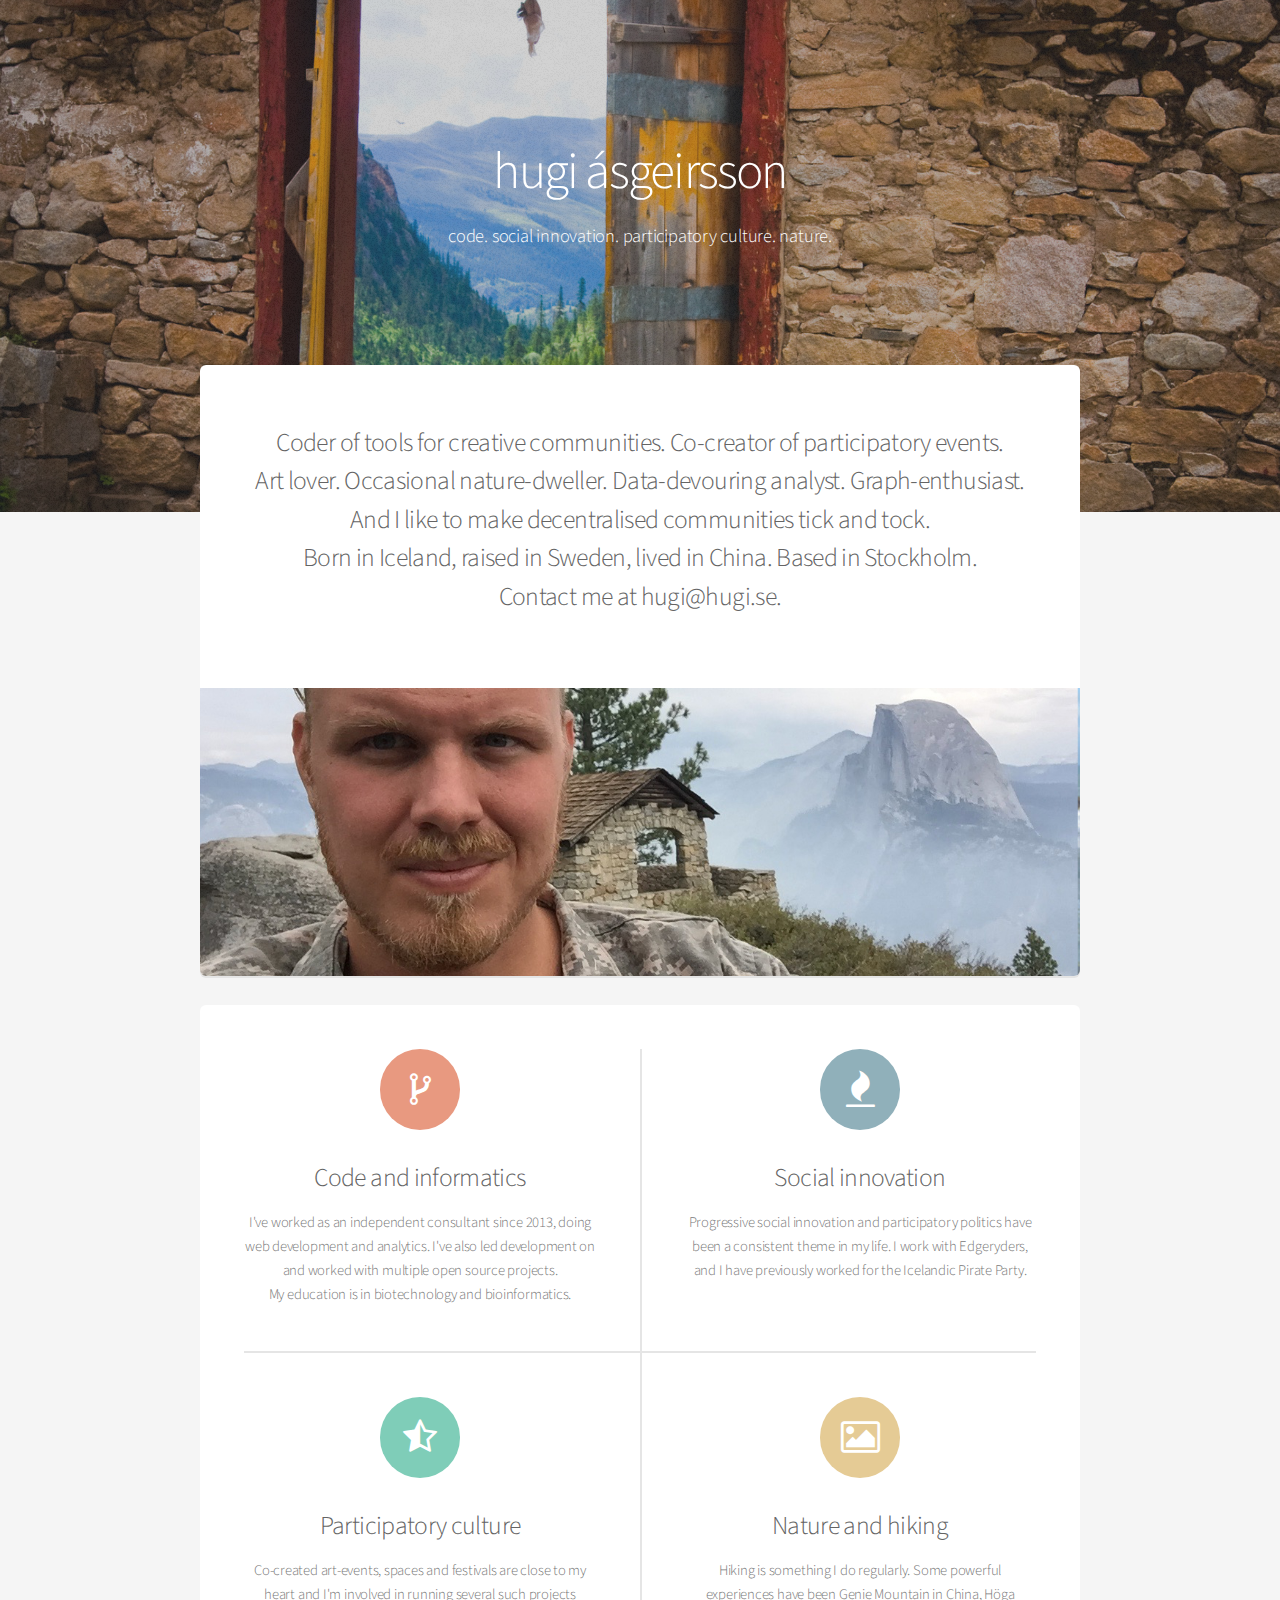
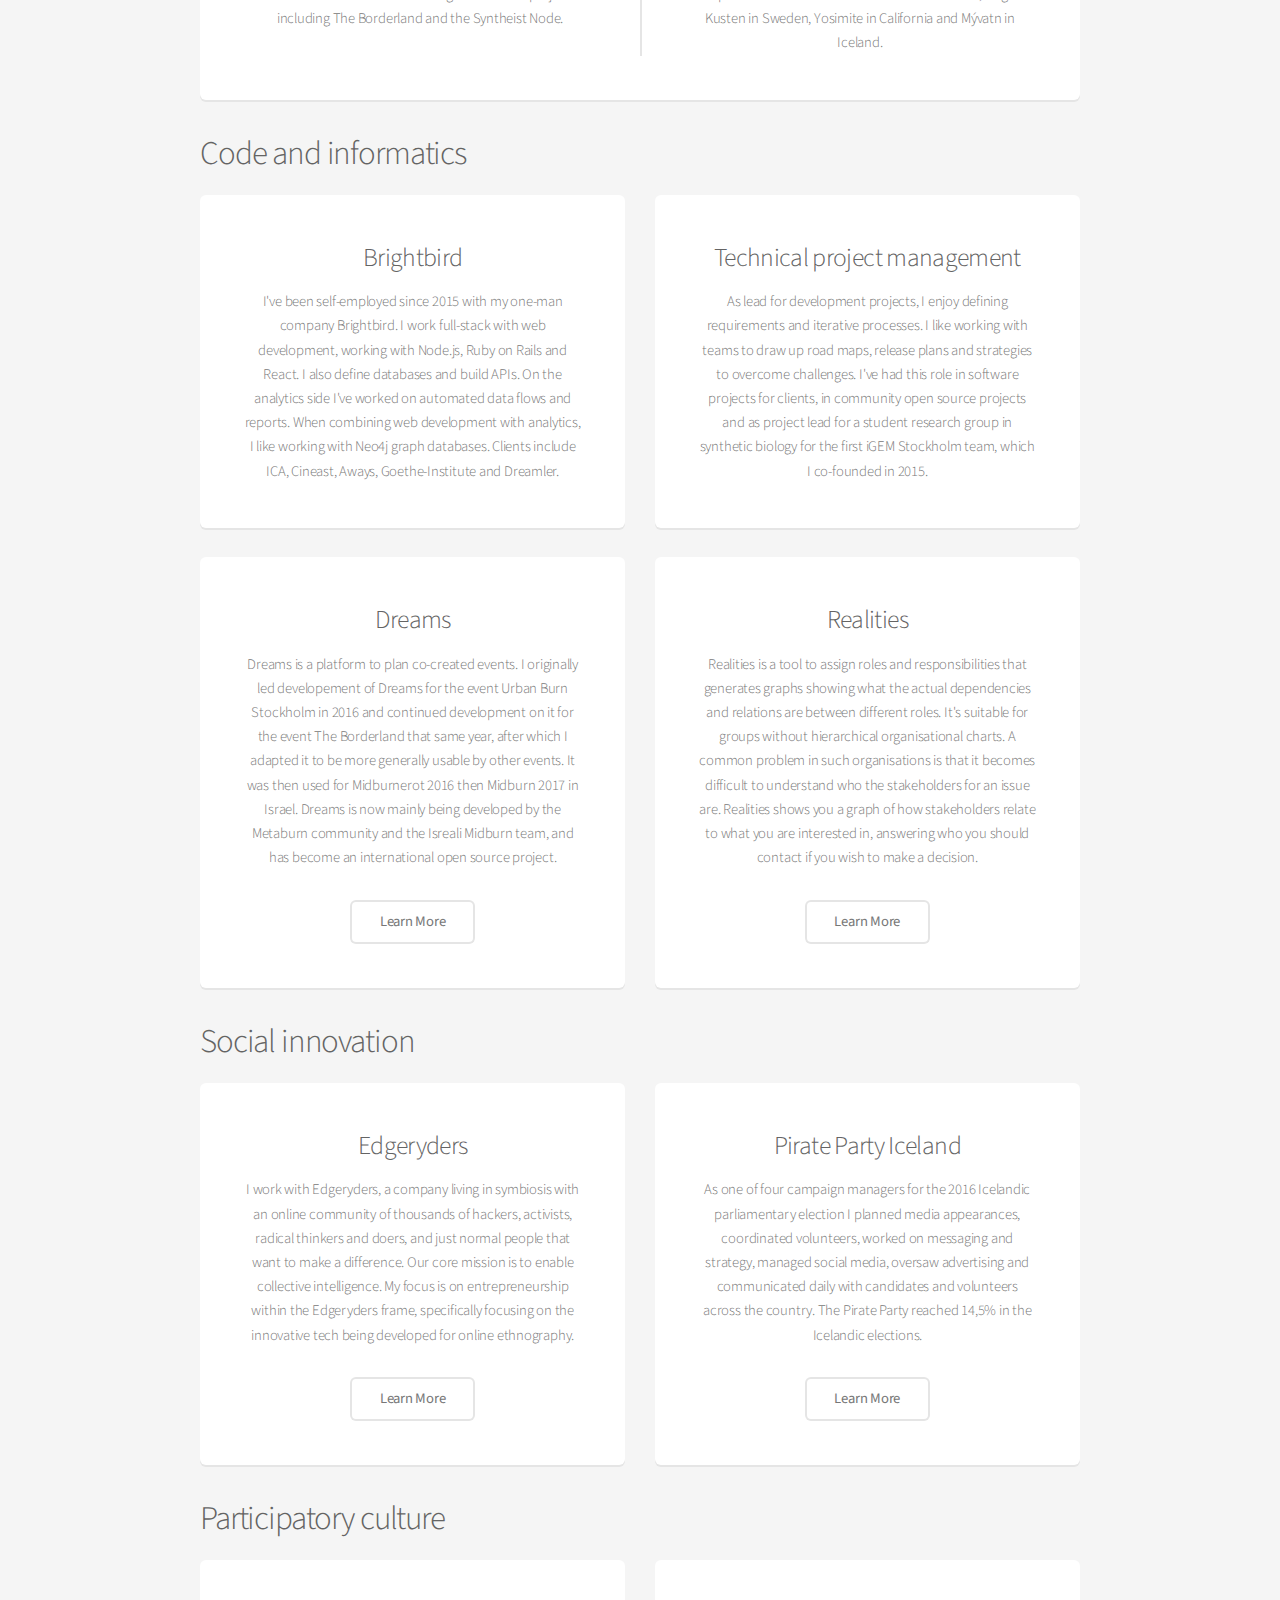
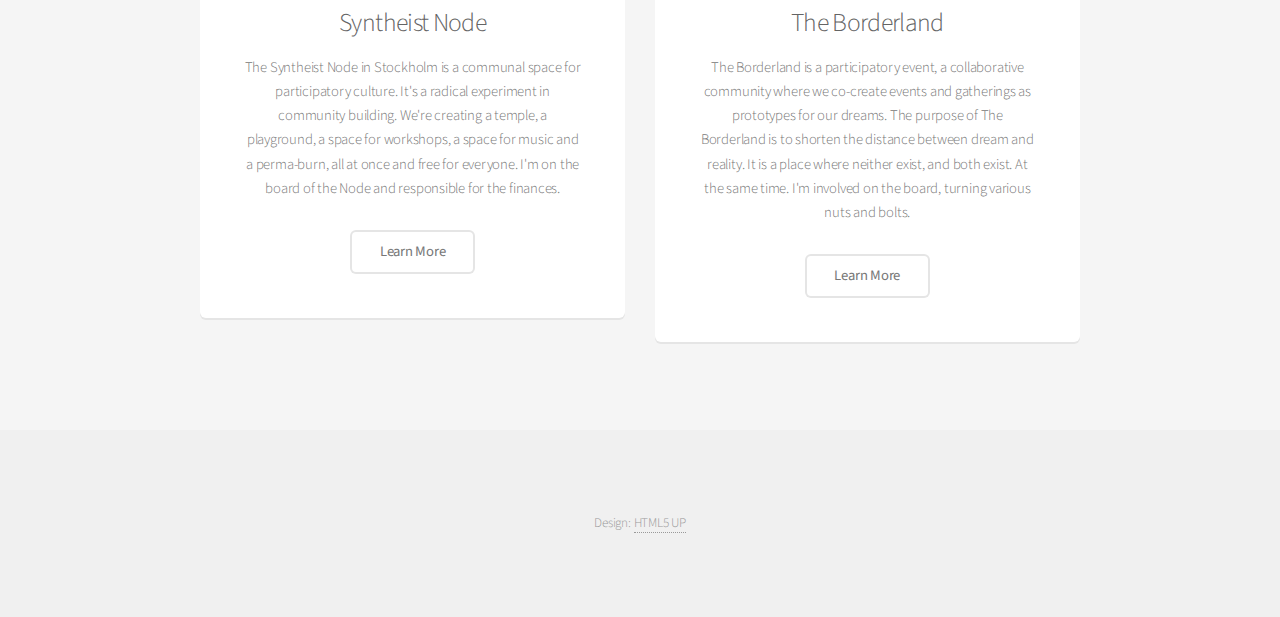
==== index.html @ 15de77c0 "Update index.html" ====
<!DOCTYPE HTML>
<!--
	Alpha by HTML5 UP
	html5up.net | @ajlkn
	Free for personal and commercial use under the CCA 3.0 license (html5up.net/license)
-->
<html>
	<head>
		<title>hugi ásgeirsson</title>
		<meta charset="utf-8" />
		<meta name="viewport" content="width=device-width, initial-scale=1" />
		<!--[if lte IE 8]><script src="assets/js/ie/html5shiv.js"></script><![endif]-->
		<link rel="stylesheet" href="assets/css/main.css" />
		<!--[if lte IE 8]><link rel="stylesheet" href="assets/css/ie8.css" /><![endif]-->
	</head>
	<body class="landing">
		<div id="page-wrapper">

			<!-- Banner -->
				<section id="banner">
					<h2>hugi ásgeirsson</h2>
					<p>code. social innovation. participatory culture. nature.</p>
				</section>

			<!-- Main -->
				<section id="main" class="container">

					<section class="box special">
						<header class="major">
							<h3>Coder of tools for creative communities. Co-creator of participatory events.<br> Art lover. Occasional nature-dweller. Data-devouring analyst.  Graph-enthusiast. <br>And I like to make decentralised communities tick and tock. <br>Born in Iceland, raised in Sweden, lived in China. Based in Stockholm. <br> Contact me at hugi@hugi.se.</h3>
						</header>
						<span class="image featured"><img src="images/pic01.jpg" alt="" /></span>
					</section>

					<section class="box special features">
						<div class="features-row">
							<section>
								<span class="icon major fa-code-fork accent2"></span>
								<h3>Code and informatics</h3>
								<p>I've worked as an independent consultant since 2013, doing web development and analytics. I've also led development on and worked with multiple open source projects. <br>My education is in biotechnology and bioinformatics.</p>
							</section>
							<section>
								<span class="icon major fa-fire accent4"></span>
								<h3>Social innovation</h3>
								<p>Progressive social innovation and participatory politics have been a consistent theme in my life. I work with Edgeryders, and I have previously worked for the Icelandic Pirate Party. </p>
							</section>
						</div>
						<div class="features-row">
							<section>
								<span class="icon major fa-star-half-o accent3"></span>
								<h3>Participatory culture</h3>
								<p>Co-created art-events, spaces and festivals are close to my heart and I'm involved in running several such projects including The Borderland and the Syntheist Node.</p>
							</section>
							<section>
								<span class="icon major fa-picture-o accent5"></span>
								<h3>Nature and hiking</h3>
								<p>Hiking is something I do regularly. Some powerful experiences have been Genie Mountain in China, Höga Kusten in Sweden, Yosimite in California and Mývatn in Iceland.</p>
							</section>
						</div>
					</section>

					<h2>Code and informatics</h2>

					<div class="row">
						<div class="6u 12u(narrower)">

							<section class="box special">
								<span class="image featured"><img src="images/husavik.jpg" alt="" /></span>
								<h3>Brightbird</h3>
								<p>I've been self-employed since 2015 with my one-man company Brightbird. I work full-stack with web development, working with Node.js, Ruby on Rails and React. I also define databases and build APIs. On the analytics side I've worked on automated data flows and reports. When combining web development with analytics, I like working with Neo4j graph databases. Clients include ICA, Cineast, Aways, Goethe-Institute and Dreamler.</p>
							</section>

						</div>
						<div class="6u 12u(narrower)">

							<section class="box special">
								<span class="image featured"><img src="images/Practices.jpg" alt="" /></span>
								<h3>Technical project management</h3>
								<p>As lead for development projects, I enjoy defining requirements and iterative processes. I like working with teams to draw up road maps, release plans and strategies to overcome challenges. I've had this role in software projects for clients, in community open source projects and as project lead for a student research group in synthetic biology for the first iGEM Stockholm team, which I co-founded in 2015.</p>
							</section>

						</div>
					</div>

					<div class="row">
						<div class="6u 12u(narrower)">

							<section class="box special">
								<span class="image featured"><img src="images/dreams.png" alt="" /></span>
								<h3>Dreams</h3>
								<p>Dreams is a platform to plan co-created events. I originally led developement of Dreams for the event Urban Burn Stockholm in 2016 and continued development on it for the event The Borderland that same year, after which I adapted it to be more generally usable by other events. It was then used for Midburnerot 2016 then Midburn 2017 in Israel. Dreams is now mainly being developed by the Metaburn community and the Isreali Midburn team, and has become an international open source project.</p>
								<ul class="actions">
									<li><a href="https://github.com/Metaburn/dreams" class="button alt" target="_blank">Learn More</a></li>
								</ul>
							</section>

						</div>
						<div class="6u 12u(narrower)">

							<section class="box special">
								<span class="image featured"><img src="images/realities.png" alt="" /></span>
								<h3>Realities</h3>
								<p>Realities is a tool to assign roles and responsibilities that generates graphs showing what the actual dependencies and relations are between different roles. It's suitable for groups without hierarchical organisational charts. A common problem in such organisations is that it becomes  difficult to understand who the stakeholders for an issue are. Realities shows you a graph of how stakeholders relate to what you are interested in, answering who you should contact if you wish to make a decision.</p>
								<ul class="actions">
									<li><a href="https://github.com/theborderland/realities" class="button alt" target="_blank">Learn More</a></li>
								</ul>
							</section>

						</div>
					</div>

						<h2>Social innovation</h2>

					<div class="row">
						<div class="6u 12u(narrower)">

							<section class="box special">
								<span class="image featured"><img src="images/edgeryders.jpg" alt="" /></span>
								<h3>Edgeryders</h3>
								<p>I work with Edgeryders, a company living in symbiosis with an online community of thousands of hackers, activists, radical thinkers and doers, and just normal people that want to make a difference. Our core mission is to enable collective intelligence. My focus is on entrepreneurship within the Edgeryders frame, specifically focusing on the innovative tech being developed for online ethnography.</p>
								<ul class="actions">
									<li><a href="https://edgeryders.eu/t/open-and-data-driven/37" class="button alt" target="_blank">Learn More</a></li>
								</ul>
							</section>

						</div>
						<div class="6u 12u(narrower)">

							<section class="box special">
								<span class="image featured"><img src="images/piratar.jpg" alt="" /></span>
								<h3>Pirate Party Iceland</h3>
								<p>As one of four campaign managers for the 2016 Icelandic parliamentary election I planned media appearances, coordinated volunteers, worked on messaging and strategy, managed social media, oversaw advertising and communicated daily with candidates and volunteers across the country. The Pirate Party reached 14,5% in the Icelandic elections.</p>
								<ul class="actions">
									<li><a href="https://piratar.is/english/" class="button alt" target="_blank">Learn More</a></li>
								</ul>
							</section>

						</div>
					</div>

					<h2>Participatory culture</h2>

					<div class="row">
						<div class="6u 12u(narrower)">

							<section class="box special">
								<span class="image featured"><img src="images/noden.jpg" alt="" /></span>
								<h3>Syntheist Node</h3>
								<p>The Syntheist Node in Stockholm is a communal space for participatory culture. It's a radical experiment in community building. We're creating a temple, a playground, a space for workshops, a space for music and a perma-burn, all at once and free for everyone. I'm on the board of the Node and responsible for the finances.</p>
								<ul class="actions">
									<li><a href="https://www.noden.community/" class="button alt" target="_blank">Learn More</a></li>
								</ul>
							</section>

						</div>
						<div class="6u 12u(narrower)">

							<section class="box special">
								<span class="image featured"><img src="images/borderland.jpg" alt="" /></span>
								<h3>The Borderland</h3>
								<p>The Borderland is a participatory event, a collaborative community where we co-create events and gatherings as prototypes for our dreams. The purpose of The Borderland is to shorten the distance between dream and reality. It is a place where neither exist, and both exist. At the same time. I'm involved on the board, turning various nuts and bolts. </p>
								<ul class="actions">
									<li><a href="http://theborderland.se/" class="button alt" target="_blank">Learn More</a></li>
								</ul>
							</section>

						</div>
					</div>

				</section>

			<!-- Footer -->
				<footer id="footer">
					<ul class="copyright">
						<li>Design: <a href="http://html5up.net">HTML5 UP</a></li>
					</ul>
				</footer>

		</div>

		<!-- Scripts -->
			<script src="assets/js/jquery.min.js"></script>
			<script src="assets/js/jquery.dropotron.min.js"></script>
			<script src="assets/js/jquery.scrollgress.min.js"></script>
			<script src="assets/js/skel.min.js"></script>
			<script src="assets/js/util.js"></script>
			<!--[if lte IE 8]><script src="assets/js/ie/respond.min.js"></script><![endif]-->
			<script src="assets/js/main.js"></script>

	</body>
</html>
---- assets/css/main.css ----
@import url("font-awesome.min.css");
@import url("https://fonts.googleapis.com/css?family=Source+Sans+Pro:300,400,300italic,400italic");

/*
	Alpha by HTML5 UP
	html5up.net | @ajlkn
	Free for personal and commercial use under the CCA 3.0 license (html5up.net/license)
*/

/* Reset */

	html, body, div, span, applet, object, iframe, h1, h2, h3, h4, h5, h6, p, blockquote, pre, a, abbr, acronym, address, big, cite, code, del, dfn, em, img, ins, kbd, q, s, samp, small, strike, strong, sub, sup, tt, var, b, u, i, center, dl, dt, dd, ol, ul, li, fieldset, form, label, legend, table, caption, tbody, tfoot, thead, tr, th, td, article, aside, canvas, details, embed, figure, figcaption, footer, header, hgroup, menu, nav, output, ruby, section, summary, time, mark, audio, video {
		margin: 0;
		padding: 0;
		border: 0;
		font-size: 100%;
		font: inherit;
		vertical-align: baseline;
	}

	article, aside, details, figcaption, figure, footer, header, hgroup, menu, nav, section {
		display: block;
	}

	body {
		line-height: 1;
	}

	ol, ul {
		list-style: none;
	}

	blockquote, q {
		quotes: none;
	}

	blockquote:before, blockquote:after, q:before, q:after {
		content: '';
		content: none;
	}

	table {
		border-collapse: collapse;
		border-spacing: 0;
	}

	body {
		-webkit-text-size-adjust: none;
	}

/* Box Model */

	*, *:before, *:after {
		-moz-box-sizing: border-box;
		-webkit-box-sizing: border-box;
		box-sizing: border-box;
	}

/* Containers */

	.container {
		margin-left: auto;
		margin-right: auto;
	}

	.container.\31 25\25 {
		width: 100%;
		max-width: 75em;
		min-width: 60em;
	}

	.container.\37 5\25 {
		width: 45em;
	}

	.container.\35 0\25 {
		width: 30em;
	}

	.container.\32 5\25 {
		width: 15em;
	}

	.container {
		width: 60em;
	}

	@media screen and (max-width: 1680px) {

		.container.\31 25\25 {
			width: 100%;
			max-width: 75em;
			min-width: 60em;
		}

		.container.\37 5\25 {
			width: 45em;
		}

		.container.\35 0\25 {
			width: 30em;
		}

		.container.\32 5\25 {
			width: 15em;
		}

		.container {
			width: 60em;
		}

	}

	@media screen and (max-width: 1280px) {

		.container.\31 25\25 {
			width: 100%;
			max-width: 75em;
			min-width: 60em;
		}

		.container.\37 5\25 {
			width: 45em;
		}

		.container.\35 0\25 {
			width: 30em;
		}

		.container.\32 5\25 {
			width: 15em;
		}

		.container {
			width: 60em;
		}

	}

	@media screen and (max-width: 980px) {

		.container.\31 25\25 {
			width: 100%;
			max-width: 112.5%;
			min-width: 90%;
		}

		.container.\37 5\25 {
			width: 67.5%;
		}

		.container.\35 0\25 {
			width: 45%;
		}

		.container.\32 5\25 {
			width: 22.5%;
		}

		.container {
			width: 90%;
		}

	}

	@media screen and (max-width: 840px) {

		.container.\31 25\25 {
			width: 100%;
			max-width: 112.5%;
			min-width: 90%;
		}

		.container.\37 5\25 {
			width: 67.5%;
		}

		.container.\35 0\25 {
			width: 45%;
		}

		.container.\32 5\25 {
			width: 22.5%;
		}

		.container {
			width: 90% !important;
		}

	}

	@media screen and (max-width: 736px) {

		.container.\31 25\25 {
			width: 100%;
			max-width: 125%;
			min-width: 100%;
		}

		.container.\37 5\25 {
			width: 75%;
		}

		.container.\35 0\25 {
			width: 50%;
		}

		.container.\32 5\25 {
			width: 25%;
		}

		.container {
			width: 100% !important;
		}

	}

	@media screen and (max-width: 480px) {

		.container.\31 25\25 {
			width: 100%;
			max-width: 125%;
			min-width: 100%;
		}

		.container.\37 5\25 {
			width: 75%;
		}

		.container.\35 0\25 {
			width: 50%;
		}

		.container.\32 5\25 {
			width: 25%;
		}

		.container {
			width: 100% !important;
		}

	}

/* Grid */

	.row {
		border-bottom: solid 1px transparent;
		-moz-box-sizing: border-box;
		-webkit-box-sizing: border-box;
		box-sizing: border-box;
	}

	.row > * {
		float: left;
		-moz-box-sizing: border-box;
		-webkit-box-sizing: border-box;
		box-sizing: border-box;
	}

	.row:after, .row:before {
		content: '';
		display: block;
		clear: both;
		height: 0;
	}

	.row.uniform > * > :first-child {
		margin-top: 0;
	}

	.row.uniform > * > :last-child {
		margin-bottom: 0;
	}

	.row.\30 \25 > * {
		padding: 0 0 0 0em;
	}

	.row.\30 \25 {
		margin: 0 0 -1px 0em;
	}

	.row.uniform.\30 \25 > * {
		padding: 0em 0 0 0em;
	}

	.row.uniform.\30 \25 {
		margin: 0em 0 -1px 0em;
	}

	.row > * {
		padding: 0 0 0 2em;
	}

	.row {
		margin: 0 0 -1px -2em;
	}

	.row.uniform > * {
		padding: 2em 0 0 2em;
	}

	.row.uniform {
		margin: -2em 0 -1px -2em;
	}

	.row.\32 00\25 > * {
		padding: 0 0 0 4em;
	}

	.row.\32 00\25 {
		margin: 0 0 -1px -4em;
	}

	.row.uniform.\32 00\25 > * {
		padding: 4em 0 0 4em;
	}

	.row.uniform.\32 00\25 {
		margin: -4em 0 -1px -4em;
	}

	.row.\31 50\25 > * {
		padding: 0 0 0 3em;
	}

	.row.\31 50\25 {
		margin: 0 0 -1px -3em;
	}

	.row.uniform.\31 50\25 > * {
		padding: 3em 0 0 3em;
	}

	.row.uniform.\31 50\25 {
		margin: -3em 0 -1px -3em;
	}

	.row.\35 0\25 > * {
		padding: 0 0 0 1em;
	}

	.row.\35 0\25 {
		margin: 0 0 -1px -1em;
	}

	.row.uniform.\35 0\25 > * {
		padding: 1em 0 0 1em;
	}

	.row.uniform.\35 0\25 {
		margin: -1em 0 -1px -1em;
	}

	.row.\32 5\25 > * {
		padding: 0 0 0 0.5em;
	}

	.row.\32 5\25 {
		margin: 0 0 -1px -0.5em;
	}

	.row.uniform.\32 5\25 > * {
		padding: 0.5em 0 0 0.5em;
	}

	.row.uniform.\32 5\25 {
		margin: -0.5em 0 -1px -0.5em;
	}

	.\31 2u, .\31 2u\24 {
		width: 100%;
		clear: none;
		margin-left: 0;
	}

	.\31 1u, .\31 1u\24 {
		width: 91.6666666667%;
		clear: none;
		margin-left: 0;
	}

	.\31 0u, .\31 0u\24 {
		width: 83.3333333333%;
		clear: none;
		margin-left: 0;
	}

	.\39 u, .\39 u\24 {
		width: 75%;
		clear: none;
		margin-left: 0;
	}

	.\38 u, .\38 u\24 {
		width: 66.6666666667%;
		clear: none;
		margin-left: 0;
	}

	.\37 u, .\37 u\24 {
		width: 58.3333333333%;
		clear: none;
		margin-left: 0;
	}

	.\36 u, .\36 u\24 {
		width: 50%;
		clear: none;
		margin-left: 0;
	}

	.\35 u, .\35 u\24 {
		width: 41.6666666667%;
		clear: none;
		margin-left: 0;
	}

	.\34 u, .\34 u\24 {
		width: 33.3333333333%;
		clear: none;
		margin-left: 0;
	}

	.\33 u, .\33 u\24 {
		width: 25%;
		clear: none;
		margin-left: 0;
	}

	.\32 u, .\32 u\24 {
		width: 16.6666666667%;
		clear: none;
		margin-left: 0;
	}

	.\31 u, .\31 u\24 {
		width: 8.3333333333%;
		clear: none;
		margin-left: 0;
	}

	.\31 2u\24 + *,
	.\31 1u\24 + *,
	.\31 0u\24 + *,
	.\39 u\24 + *,
	.\38 u\24 + *,
	.\37 u\24 + *,
	.\36 u\24 + *,
	.\35 u\24 + *,
	.\34 u\24 + *,
	.\33 u\24 + *,
	.\32 u\24 + *,
	.\31 u\24 + * {
		clear: left;
	}

	.\-11u {
		margin-left: 91.66667%;
	}

	.\-10u {
		margin-left: 83.33333%;
	}

	.\-9u {
		margin-left: 75%;
	}

	.\-8u {
		margin-left: 66.66667%;
	}

	.\-7u {
		margin-left: 58.33333%;
	}

	.\-6u {
		margin-left: 50%;
	}

	.\-5u {
		margin-left: 41.66667%;
	}

	.\-4u {
		margin-left: 33.33333%;
	}

	.\-3u {
		margin-left: 25%;
	}

	.\-2u {
		margin-left: 16.66667%;
	}

	.\-1u {
		margin-left: 8.33333%;
	}

	@media screen and (max-width: 1680px) {

		.row > * {
			padding: 0 0 0 2em;
		}

		.row {
			margin: 0 0 -1px -2em;
		}

		.row.uniform > * {
			padding: 2em 0 0 2em;
		}

		.row.uniform {
			margin: -2em 0 -1px -2em;
		}

		.row.\32 00\25 > * {
			padding: 0 0 0 4em;
		}

		.row.\32 00\25 {
			margin: 0 0 -1px -4em;
		}

		.row.uniform.\32 00\25 > * {
			padding: 4em 0 0 4em;
		}

		.row.uniform.\32 00\25 {
			margin: -4em 0 -1px -4em;
		}

		.row.\31 50\25 > * {
			padding: 0 0 0 3em;
		}

		.row.\31 50\25 {
			margin: 0 0 -1px -3em;
		}

		.row.uniform.\31 50\25 > * {
			padding: 3em 0 0 3em;
		}

		.row.uniform.\31 50\25 {
			margin: -3em 0 -1px -3em;
		}

		.row.\35 0\25 > * {
			padding: 0 0 0 1em;
		}

		.row.\35 0\25 {
			margin: 0 0 -1px -1em;
		}

		.row.uniform.\35 0\25 > * {
			padding: 1em 0 0 1em;
		}

		.row.uniform.\35 0\25 {
			margin: -1em 0 -1px -1em;
		}

		.row.\32 5\25 > * {
			padding: 0 0 0 0.5em;
		}

		.row.\32 5\25 {
			margin: 0 0 -1px -0.5em;
		}

		.row.uniform.\32 5\25 > * {
			padding: 0.5em 0 0 0.5em;
		}

		.row.uniform.\32 5\25 {
			margin: -0.5em 0 -1px -0.5em;
		}

		.\31 2u\28wide\29, .\31 2u\24\28wide\29 {
			width: 100%;
			clear: none;
			margin-left: 0;
		}

		.\31 1u\28wide\29, .\31 1u\24\28wide\29 {
			width: 91.6666666667%;
			clear: none;
			margin-left: 0;
		}

		.\31 0u\28wide\29, .\31 0u\24\28wide\29 {
			width: 83.3333333333%;
			clear: none;
			margin-left: 0;
		}

		.\39 u\28wide\29, .\39 u\24\28wide\29 {
			width: 75%;
			clear: none;
			margin-left: 0;
		}

		.\38 u\28wide\29, .\38 u\24\28wide\29 {
			width: 66.6666666667%;
			clear: none;
			margin-left: 0;
		}

		.\37 u\28wide\29, .\37 u\24\28wide\29 {
			width: 58.3333333333%;
			clear: none;
			margin-left: 0;
		}

		.\36 u\28wide\29, .\36 u\24\28wide\29 {
			width: 50%;
			clear: none;
			margin-left: 0;
		}

		.\35 u\28wide\29, .\35 u\24\28wide\29 {
			width: 41.6666666667%;
			clear: none;
			margin-left: 0;
		}

		.\34 u\28wide\29, .\34 u\24\28wide\29 {
			width: 33.3333333333%;
			clear: none;
			margin-left: 0;
		}

		.\33 u\28wide\29, .\33 u\24\28wide\29 {
			width: 25%;
			clear: none;
			margin-left: 0;
		}

		.\32 u\28wide\29, .\32 u\24\28wide\29 {
			width: 16.6666666667%;
			clear: none;
			margin-left: 0;
		}

		.\31 u\28wide\29, .\31 u\24\28wide\29 {
			width: 8.3333333333%;
			clear: none;
			margin-left: 0;
		}

		.\31 2u\24\28wide\29 + *,
		.\31 1u\24\28wide\29 + *,
		.\31 0u\24\28wide\29 + *,
		.\39 u\24\28wide\29 + *,
		.\38 u\24\28wide\29 + *,
		.\37 u\24\28wide\29 + *,
		.\36 u\24\28wide\29 + *,
		.\35 u\24\28wide\29 + *,
		.\34 u\24\28wide\29 + *,
		.\33 u\24\28wide\29 + *,
		.\32 u\24\28wide\29 + *,
		.\31 u\24\28wide\29 + * {
			clear: left;
		}

		.\-11u\28wide\29 {
			margin-left: 91.66667%;
		}

		.\-10u\28wide\29 {
			margin-left: 83.33333%;
		}

		.\-9u\28wide\29 {
			margin-left: 75%;
		}

		.\-8u\28wide\29 {
			margin-left: 66.66667%;
		}

		.\-7u\28wide\29 {
			margin-left: 58.33333%;
		}

		.\-6u\28wide\29 {
			margin-left: 50%;
		}

		.\-5u\28wide\29 {
			margin-left: 41.66667%;
		}

		.\-4u\28wide\29 {
			margin-left: 33.33333%;
		}

		.\-3u\28wide\29 {
			margin-left: 25%;
		}

		.\-2u\28wide\29 {
			margin-left: 16.66667%;
		}

		.\-1u\28wide\29 {
			margin-left: 8.33333%;
		}

	}

	@media screen and (max-width: 1280px) {

		.row > * {
			padding: 0 0 0 2em;
		}

		.row {
			margin: 0 0 -1px -2em;
		}

		.row.uniform > * {
			padding: 2em 0 0 2em;
		}

		.row.uniform {
			margin: -2em 0 -1px -2em;
		}

		.row.\32 00\25 > * {
			padding: 0 0 0 4em;
		}

		.row.\32 00\25 {
			margin: 0 0 -1px -4em;
		}

		.row.uniform.\32 00\25 > * {
			padding: 4em 0 0 4em;
		}

		.row.uniform.\32 00\25 {
			margin: -4em 0 -1px -4em;
		}

		.row.\31 50\25 > * {
			padding: 0 0 0 3em;
		}

		.row.\31 50\25 {
			margin: 0 0 -1px -3em;
		}

		.row.uniform.\31 50\25 > * {
			padding: 3em 0 0 3em;
		}

		.row.uniform.\31 50\25 {
			margin: -3em 0 -1px -3em;
		}

		.row.\35 0\25 > * {
			padding: 0 0 0 1em;
		}

		.row.\35 0\25 {
			margin: 0 0 -1px -1em;
		}

		.row.uniform.\35 0\25 > * {
			padding: 1em 0 0 1em;
		}

		.row.uniform.\35 0\25 {
			margin: -1em 0 -1px -1em;
		}

		.row.\32 5\25 > * {
			padding: 0 0 0 0.5em;
		}

		.row.\32 5\25 {
			margin: 0 0 -1px -0.5em;
		}

		.row.uniform.\32 5\25 > * {
			padding: 0.5em 0 0 0.5em;
		}

		.row.uniform.\32 5\25 {
			margin: -0.5em 0 -1px -0.5em;
		}

		.\31 2u\28normal\29, .\31 2u\24\28normal\29 {
			width: 100%;
			clear: none;
			margin-left: 0;
		}

		.\31 1u\28normal\29, .\31 1u\24\28normal\29 {
			width: 91.6666666667%;
			clear: none;
			margin-left: 0;
		}

		.\31 0u\28normal\29, .\31 0u\24\28normal\29 {
			width: 83.3333333333%;
			clear: none;
			margin-left: 0;
		}

		.\39 u\28normal\29, .\39 u\24\28normal\29 {
			width: 75%;
			clear: none;
			margin-left: 0;
		}

		.\38 u\28normal\29, .\38 u\24\28normal\29 {
			width: 66.6666666667%;
			clear: none;
			margin-left: 0;
		}

		.\37 u\28normal\29, .\37 u\24\28normal\29 {
			width: 58.3333333333%;
			clear: none;
			margin-left: 0;
		}

		.\36 u\28normal\29, .\36 u\24\28normal\29 {
			width: 50%;
			clear: none;
			margin-left: 0;
		}

		.\35 u\28normal\29, .\35 u\24\28normal\29 {
			width: 41.6666666667%;
			clear: none;
			margin-left: 0;
		}

		.\34 u\28normal\29, .\34 u\24\28normal\29 {
			width: 33.3333333333%;
			clear: none;
			margin-left: 0;
		}

		.\33 u\28normal\29, .\33 u\24\28normal\29 {
			width: 25%;
			clear: none;
			margin-left: 0;
		}

		.\32 u\28normal\29, .\32 u\24\28normal\29 {
			width: 16.6666666667%;
			clear: none;
			margin-left: 0;
		}

		.\31 u\28normal\29, .\31 u\24\28normal\29 {
			width: 8.3333333333%;
			clear: none;
			margin-left: 0;
		}

		.\31 2u\24\28normal\29 + *,
		.\31 1u\24\28normal\29 + *,
		.\31 0u\24\28normal\29 + *,
		.\39 u\24\28normal\29 + *,
		.\38 u\24\28normal\29 + *,
		.\37 u\24\28normal\29 + *,
		.\36 u\24\28normal\29 + *,
		.\35 u\24\28normal\29 + *,
		.\34 u\24\28normal\29 + *,
		.\33 u\24\28normal\29 + *,
		.\32 u\24\28normal\29 + *,
		.\31 u\24\28normal\29 + * {
			clear: left;
		}

		.\-11u\28normal\29 {
			margin-left: 91.66667%;
		}

		.\-10u\28normal\29 {
			margin-left: 83.33333%;
		}

		.\-9u\28normal\29 {
			margin-left: 75%;
		}

		.\-8u\28normal\29 {
			margin-left: 66.66667%;
		}

		.\-7u\28normal\29 {
			margin-left: 58.33333%;
		}

		.\-6u\28normal\29 {
			margin-left: 50%;
		}

		.\-5u\28normal\29 {
			margin-left: 41.66667%;
		}

		.\-4u\28normal\29 {
			margin-left: 33.33333%;
		}

		.\-3u\28normal\29 {
			margin-left: 25%;
		}

		.\-2u\28normal\29 {
			margin-left: 16.66667%;
		}

		.\-1u\28normal\29 {
			margin-left: 8.33333%;
		}

	}

	@media screen and (max-width: 980px) {

		.row > * {
			padding: 0 0 0 2em;
		}

		.row {
			margin: 0 0 -1px -2em;
		}

		.row.uniform > * {
			padding: 2em 0 0 2em;
		}

		.row.uniform {
			margin: -2em 0 -1px -2em;
		}

		.row.\32 00\25 > * {
			padding: 0 0 0 4em;
		}

		.row.\32 00\25 {
			margin: 0 0 -1px -4em;
		}

		.row.uniform.\32 00\25 > * {
			padding: 4em 0 0 4em;
		}

		.row.uniform.\32 00\25 {
			margin: -4em 0 -1px -4em;
		}

		.row.\31 50\25 > * {
			padding: 0 0 0 3em;
		}

		.row.\31 50\25 {
			margin: 0 0 -1px -3em;
		}

		.row.uniform.\31 50\25 > * {
			padding: 3em 0 0 3em;
		}

		.row.uniform.\31 50\25 {
			margin: -3em 0 -1px -3em;
		}

		.row.\35 0\25 > * {
			padding: 0 0 0 1em;
		}

		.row.\35 0\25 {
			margin: 0 0 -1px -1em;
		}

		.row.uniform.\35 0\25 > * {
			padding: 1em 0 0 1em;
		}

		.row.uniform.\35 0\25 {
			margin: -1em 0 -1px -1em;
		}

		.row.\32 5\25 > * {
			padding: 0 0 0 0.5em;
		}

		.row.\32 5\25 {
			margin: 0 0 -1px -0.5em;
		}

		.row.uniform.\32 5\25 > * {
			padding: 0.5em 0 0 0.5em;
		}

		.row.uniform.\32 5\25 {
			margin: -0.5em 0 -1px -0.5em;
		}

		.\31 2u\28narrow\29, .\31 2u\24\28narrow\29 {
			width: 100%;
			clear: none;
			margin-left: 0;
		}

		.\31 1u\28narrow\29, .\31 1u\24\28narrow\29 {
			width: 91.6666666667%;
			clear: none;
			margin-left: 0;
		}

		.\31 0u\28narrow\29, .\31 0u\24\28narrow\29 {
			width: 83.3333333333%;
			clear: none;
			margin-left: 0;
		}

		.\39 u\28narrow\29, .\39 u\24\28narrow\29 {
			width: 75%;
			clear: none;
			margin-left: 0;
		}

		.\38 u\28narrow\29, .\38 u\24\28narrow\29 {
			width: 66.6666666667%;
			clear: none;
			margin-left: 0;
		}

		.\37 u\28narrow\29, .\37 u\24\28narrow\29 {
			width: 58.3333333333%;
			clear: none;
			margin-left: 0;
		}

		.\36 u\28narrow\29, .\36 u\24\28narrow\29 {
			width: 50%;
			clear: none;
			margin-left: 0;
		}

		.\35 u\28narrow\29, .\35 u\24\28narrow\29 {
			width: 41.6666666667%;
			clear: none;
			margin-left: 0;
		}

		.\34 u\28narrow\29, .\34 u\24\28narrow\29 {
			width: 33.3333333333%;
			clear: none;
			margin-left: 0;
		}

		.\33 u\28narrow\29, .\33 u\24\28narrow\29 {
			width: 25%;
			clear: none;
			margin-left: 0;
		}

		.\32 u\28narrow\29, .\32 u\24\28narrow\29 {
			width: 16.6666666667%;
			clear: none;
			margin-left: 0;
		}

		.\31 u\28narrow\29, .\31 u\24\28narrow\29 {
			width: 8.3333333333%;
			clear: none;
			margin-left: 0;
		}

		.\31 2u\24\28narrow\29 + *,
		.\31 1u\24\28narrow\29 + *,
		.\31 0u\24\28narrow\29 + *,
		.\39 u\24\28narrow\29 + *,
		.\38 u\24\28narrow\29 + *,
		.\37 u\24\28narrow\29 + *,
		.\36 u\24\28narrow\29 + *,
		.\35 u\24\28narrow\29 + *,
		.\34 u\24\28narrow\29 + *,
		.\33 u\24\28narrow\29 + *,
		.\32 u\24\28narrow\29 + *,
		.\31 u\24\28narrow\29 + * {
			clear: left;
		}

		.\-11u\28narrow\29 {
			margin-left: 91.66667%;
		}

		.\-10u\28narrow\29 {
			margin-left: 83.33333%;
		}

		.\-9u\28narrow\29 {
			margin-left: 75%;
		}

		.\-8u\28narrow\29 {
			margin-left: 66.66667%;
		}

		.\-7u\28narrow\29 {
			margin-left: 58.33333%;
		}

		.\-6u\28narrow\29 {
			margin-left: 50%;
		}

		.\-5u\28narrow\29 {
			margin-left: 41.66667%;
		}

		.\-4u\28narrow\29 {
			margin-left: 33.33333%;
		}

		.\-3u\28narrow\29 {
			margin-left: 25%;
		}

		.\-2u\28narrow\29 {
			margin-left: 16.66667%;
		}

		.\-1u\28narrow\29 {
			margin-left: 8.33333%;
		}

	}

	@media screen and (max-width: 840px) {

		.row > * {
			padding: 0 0 0 2em;
		}

		.row {
			margin: 0 0 -1px -2em;
		}

		.row.uniform > * {
			padding: 2em 0 0 2em;
		}

		.row.uniform {
			margin: -2em 0 -1px -2em;
		}

		.row.\32 00\25 > * {
			padding: 0 0 0 4em;
		}

		.row.\32 00\25 {
			margin: 0 0 -1px -4em;
		}

		.row.uniform.\32 00\25 > * {
			padding: 4em 0 0 4em;
		}

		.row.uniform.\32 00\25 {
			margin: -4em 0 -1px -4em;
		}

		.row.\31 50\25 > * {
			padding: 0 0 0 3em;
		}

		.row.\31 50\25 {
			margin: 0 0 -1px -3em;
		}

		.row.uniform.\31 50\25 > * {
			padding: 3em 0 0 3em;
		}

		.row.uniform.\31 50\25 {
			margin: -3em 0 -1px -3em;
		}

		.row.\35 0\25 > * {
			padding: 0 0 0 1em;
		}

		.row.\35 0\25 {
			margin: 0 0 -1px -1em;
		}

		.row.uniform.\35 0\25 > * {
			padding: 1em 0 0 1em;
		}

		.row.uniform.\35 0\25 {
			margin: -1em 0 -1px -1em;
		}

		.row.\32 5\25 > * {
			padding: 0 0 0 0.5em;
		}

		.row.\32 5\25 {
			margin: 0 0 -1px -0.5em;
		}

		.row.uniform.\32 5\25 > * {
			padding: 0.5em 0 0 0.5em;
		}

		.row.uniform.\32 5\25 {
			margin: -0.5em 0 -1px -0.5em;
		}

		.\31 2u\28narrower\29, .\31 2u\24\28narrower\29 {
			width: 100%;
			clear: none;
			margin-left: 0;
		}

		.\31 1u\28narrower\29, .\31 1u\24\28narrower\29 {
			width: 91.6666666667%;
			clear: none;
			margin-left: 0;
		}

		.\31 0u\28narrower\29, .\31 0u\24\28narrower\29 {
			width: 83.3333333333%;
			clear: none;
			margin-left: 0;
		}

		.\39 u\28narrower\29, .\39 u\24\28narrower\29 {
			width: 75%;
			clear: none;
			margin-left: 0;
		}

		.\38 u\28narrower\29, .\38 u\24\28narrower\29 {
			width: 66.6666666667%;
			clear: none;
			margin-left: 0;
		}

		.\37 u\28narrower\29, .\37 u\24\28narrower\29 {
			width: 58.3333333333%;
			clear: none;
			margin-left: 0;
		}

		.\36 u\28narrower\29, .\36 u\24\28narrower\29 {
			width: 50%;
			clear: none;
			margin-left: 0;
		}

		.\35 u\28narrower\29, .\35 u\24\28narrower\29 {
			width: 41.6666666667%;
			clear: none;
			margin-left: 0;
		}

		.\34 u\28narrower\29, .\34 u\24\28narrower\29 {
			width: 33.3333333333%;
			clear: none;
			margin-left: 0;
		}

		.\33 u\28narrower\29, .\33 u\24\28narrower\29 {
			width: 25%;
			clear: none;
			margin-left: 0;
		}

		.\32 u\28narrower\29, .\32 u\24\28narrower\29 {
			width: 16.6666666667%;
			clear: none;
			margin-left: 0;
		}

		.\31 u\28narrower\29, .\31 u\24\28narrower\29 {
			width: 8.3333333333%;
			clear: none;
			margin-left: 0;
		}

		.\31 2u\24\28narrower\29 + *,
		.\31 1u\24\28narrower\29 + *,
		.\31 0u\24\28narrower\29 + *,
		.\39 u\24\28narrower\29 + *,
		.\38 u\24\28narrower\29 + *,
		.\37 u\24\28narrower\29 + *,
		.\36 u\24\28narrower\29 + *,
		.\35 u\24\28narrower\29 + *,
		.\34 u\24\28narrower\29 + *,
		.\33 u\24\28narrower\29 + *,
		.\32 u\24\28narrower\29 + *,
		.\31 u\24\28narrower\29 + * {
			clear: left;
		}

		.\-11u\28narrower\29 {
			margin-left: 91.66667%;
		}

		.\-10u\28narrower\29 {
			margin-left: 83.33333%;
		}

		.\-9u\28narrower\29 {
			margin-left: 75%;
		}

		.\-8u\28narrower\29 {
			margin-left: 66.66667%;
		}

		.\-7u\28narrower\29 {
			margin-left: 58.33333%;
		}

		.\-6u\28narrower\29 {
			margin-left: 50%;
		}

		.\-5u\28narrower\29 {
			margin-left: 41.66667%;
		}

		.\-4u\28narrower\29 {
			margin-left: 33.33333%;
		}

		.\-3u\28narrower\29 {
			margin-left: 25%;
		}

		.\-2u\28narrower\29 {
			margin-left: 16.66667%;
		}

		.\-1u\28narrower\29 {
			margin-left: 8.33333%;
		}

	}

	@media screen and (max-width: 736px) {

		.row > * {
			padding: 0 0 0 2em;
		}

		.row {
			margin: 0 0 -1px -2em;
		}

		.row.uniform > * {
			padding: 2em 0 0 2em;
		}

		.row.uniform {
			margin: -2em 0 -1px -2em;
		}

		.row.\32 00\25 > * {
			padding: 0 0 0 4em;
		}

		.row.\32 00\25 {
			margin: 0 0 -1px -4em;
		}

		.row.uniform.\32 00\25 > * {
			padding: 4em 0 0 4em;
		}

		.row.uniform.\32 00\25 {
			margin: -4em 0 -1px -4em;
		}

		.row.\31 50\25 > * {
			padding: 0 0 0 3em;
		}

		.row.\31 50\25 {
			margin: 0 0 -1px -3em;
		}

		.row.uniform.\31 50\25 > * {
			padding: 3em 0 0 3em;
		}

		.row.uniform.\31 50\25 {
			margin: -3em 0 -1px -3em;
		}

		.row.\35 0\25 > * {
			padding: 0 0 0 1em;
		}

		.row.\35 0\25 {
			margin: 0 0 -1px -1em;
		}

		.row.uniform.\35 0\25 > * {
			padding: 1em 0 0 1em;
		}

		.row.uniform.\35 0\25 {
			margin: -1em 0 -1px -1em;
		}

		.row.\32 5\25 > * {
			padding: 0 0 0 0.5em;
		}

		.row.\32 5\25 {
			margin: 0 0 -1px -0.5em;
		}

		.row.uniform.\32 5\25 > * {
			padding: 0.5em 0 0 0.5em;
		}

		.row.uniform.\32 5\25 {
			margin: -0.5em 0 -1px -0.5em;
		}

		.\31 2u\28mobile\29, .\31 2u\24\28mobile\29 {
			width: 100%;
			clear: none;
			margin-left: 0;
		}

		.\31 1u\28mobile\29, .\31 1u\24\28mobile\29 {
			width: 91.6666666667%;
			clear: none;
			margin-left: 0;
		}

		.\31 0u\28mobile\29, .\31 0u\24\28mobile\29 {
			width: 83.3333333333%;
			clear: none;
			margin-left: 0;
		}

		.\39 u\28mobile\29, .\39 u\24\28mobile\29 {
			width: 75%;
			clear: none;
			margin-left: 0;
		}

		.\38 u\28mobile\29, .\38 u\24\28mobile\29 {
			width: 66.6666666667%;
			clear: none;
			margin-left: 0;
		}

		.\37 u\28mobile\29, .\37 u\24\28mobile\29 {
			width: 58.3333333333%;
			clear: none;
			margin-left: 0;
		}

		.\36 u\28mobile\29, .\36 u\24\28mobile\29 {
			width: 50%;
			clear: none;
			margin-left: 0;
		}

		.\35 u\28mobile\29, .\35 u\24\28mobile\29 {
			width: 41.6666666667%;
			clear: none;
			margin-left: 0;
		}

		.\34 u\28mobile\29, .\34 u\24\28mobile\29 {
			width: 33.3333333333%;
			clear: none;
			margin-left: 0;
		}

		.\33 u\28mobile\29, .\33 u\24\28mobile\29 {
			width: 25%;
			clear: none;
			margin-left: 0;
		}

		.\32 u\28mobile\29, .\32 u\24\28mobile\29 {
			width: 16.6666666667%;
			clear: none;
			margin-left: 0;
		}

		.\31 u\28mobile\29, .\31 u\24\28mobile\29 {
			width: 8.3333333333%;
			clear: none;
			margin-left: 0;
		}

		.\31 2u\24\28mobile\29 + *,
		.\31 1u\24\28mobile\29 + *,
		.\31 0u\24\28mobile\29 + *,
		.\39 u\24\28mobile\29 + *,
		.\38 u\24\28mobile\29 + *,
		.\37 u\24\28mobile\29 + *,
		.\36 u\24\28mobile\29 + *,
		.\35 u\24\28mobile\29 + *,
		.\34 u\24\28mobile\29 + *,
		.\33 u\24\28mobile\29 + *,
		.\32 u\24\28mobile\29 + *,
		.\31 u\24\28mobile\29 + * {
			clear: left;
		}

		.\-11u\28mobile\29 {
			margin-left: 91.66667%;
		}

		.\-10u\28mobile\29 {
			margin-left: 83.33333%;
		}

		.\-9u\28mobile\29 {
			margin-left: 75%;
		}

		.\-8u\28mobile\29 {
			margin-left: 66.66667%;
		}

		.\-7u\28mobile\29 {
			margin-left: 58.33333%;
		}

		.\-6u\28mobile\29 {
			margin-left: 50%;
		}

		.\-5u\28mobile\29 {
			margin-left: 41.66667%;
		}

		.\-4u\28mobile\29 {
			margin-left: 33.33333%;
		}

		.\-3u\28mobile\29 {
			margin-left: 25%;
		}

		.\-2u\28mobile\29 {
			margin-left: 16.66667%;
		}

		.\-1u\28mobile\29 {
			margin-left: 8.33333%;
		}

	}

	@media screen and (max-width: 480px) {

		.row > * {
			padding: 0 0 0 2em;
		}

		.row {
			margin: 0 0 -1px -2em;
		}

		.row.uniform > * {
			padding: 2em 0 0 2em;
		}

		.row.uniform {
			margin: -2em 0 -1px -2em;
		}

		.row.\32 00\25 > * {
			padding: 0 0 0 4em;
		}

		.row.\32 00\25 {
			margin: 0 0 -1px -4em;
		}

		.row.uniform.\32 00\25 > * {
			padding: 4em 0 0 4em;
		}

		.row.uniform.\32 00\25 {
			margin: -4em 0 -1px -4em;
		}

		.row.\31 50\25 > * {
			padding: 0 0 0 3em;
		}

		.row.\31 50\25 {
			margin: 0 0 -1px -3em;
		}

		.row.uniform.\31 50\25 > * {
			padding: 3em 0 0 3em;
		}

		.row.uniform.\31 50\25 {
			margin: -3em 0 -1px -3em;
		}

		.row.\35 0\25 > * {
			padding: 0 0 0 1em;
		}

		.row.\35 0\25 {
			margin: 0 0 -1px -1em;
		}

		.row.uniform.\35 0\25 > * {
			padding: 1em 0 0 1em;
		}

		.row.uniform.\35 0\25 {
			margin: -1em 0 -1px -1em;
		}

		.row.\32 5\25 > * {
			padding: 0 0 0 0.5em;
		}

		.row.\32 5\25 {
			margin: 0 0 -1px -0.5em;
		}

		.row.uniform.\32 5\25 > * {
			padding: 0.5em 0 0 0.5em;
		}

		.row.uniform.\32 5\25 {
			margin: -0.5em 0 -1px -0.5em;
		}

		.\31 2u\28mobilep\29, .\31 2u\24\28mobilep\29 {
			width: 100%;
			clear: none;
			margin-left: 0;
		}

		.\31 1u\28mobilep\29, .\31 1u\24\28mobilep\29 {
			width: 91.6666666667%;
			clear: none;
			margin-left: 0;
		}

		.\31 0u\28mobilep\29, .\31 0u\24\28mobilep\29 {
			width: 83.3333333333%;
			clear: none;
			margin-left: 0;
		}

		.\39 u\28mobilep\29, .\39 u\24\28mobilep\29 {
			width: 75%;
			clear: none;
			margin-left: 0;
		}

		.\38 u\28mobilep\29, .\38 u\24\28mobilep\29 {
			width: 66.6666666667%;
			clear: none;
			margin-left: 0;
		}

		.\37 u\28mobilep\29, .\37 u\24\28mobilep\29 {
			width: 58.3333333333%;
			clear: none;
			margin-left: 0;
		}

		.\36 u\28mobilep\29, .\36 u\24\28mobilep\29 {
			width: 50%;
			clear: none;
			margin-left: 0;
		}

		.\35 u\28mobilep\29, .\35 u\24\28mobilep\29 {
			width: 41.6666666667%;
			clear: none;
			margin-left: 0;
		}

		.\34 u\28mobilep\29, .\34 u\24\28mobilep\29 {
			width: 33.3333333333%;
			clear: none;
			margin-left: 0;
		}

		.\33 u\28mobilep\29, .\33 u\24\28mobilep\29 {
			width: 25%;
			clear: none;
			margin-left: 0;
		}

		.\32 u\28mobilep\29, .\32 u\24\28mobilep\29 {
			width: 16.6666666667%;
			clear: none;
			margin-left: 0;
		}

		.\31 u\28mobilep\29, .\31 u\24\28mobilep\29 {
			width: 8.3333333333%;
			clear: none;
			margin-left: 0;
		}

		.\31 2u\24\28mobilep\29 + *,
		.\31 1u\24\28mobilep\29 + *,
		.\31 0u\24\28mobilep\29 + *,
		.\39 u\24\28mobilep\29 + *,
		.\38 u\24\28mobilep\29 + *,
		.\37 u\24\28mobilep\29 + *,
		.\36 u\24\28mobilep\29 + *,
		.\35 u\24\28mobilep\29 + *,
		.\34 u\24\28mobilep\29 + *,
		.\33 u\24\28mobilep\29 + *,
		.\32 u\24\28mobilep\29 + *,
		.\31 u\24\28mobilep\29 + * {
			clear: left;
		}

		.\-11u\28mobilep\29 {
			margin-left: 91.66667%;
		}

		.\-10u\28mobilep\29 {
			margin-left: 83.33333%;
		}

		.\-9u\28mobilep\29 {
			margin-left: 75%;
		}

		.\-8u\28mobilep\29 {
			margin-left: 66.66667%;
		}

		.\-7u\28mobilep\29 {
			margin-left: 58.33333%;
		}

		.\-6u\28mobilep\29 {
			margin-left: 50%;
		}

		.\-5u\28mobilep\29 {
			margin-left: 41.66667%;
		}

		.\-4u\28mobilep\29 {
			margin-left: 33.33333%;
		}

		.\-3u\28mobilep\29 {
			margin-left: 25%;
		}

		.\-2u\28mobilep\29 {
			margin-left: 16.66667%;
		}

		.\-1u\28mobilep\29 {
			margin-left: 8.33333%;
		}

	}

/* Basic */

	body {
		background: #f5f5f5;
	}

	body, input, select, textarea {
		color: #777;
		font-family: "Source Sans Pro", sans-serif;
		font-size: 16pt;
		font-weight: 300;
		line-height: 1.65em;
		letter-spacing: -0.015em;
	}

	a {
		-moz-transition: color 0.2s ease-in-out, border-bottom-color 0.2s ease-in-out;
		-webkit-transition: color 0.2s ease-in-out, border-bottom-color 0.2s ease-in-out;
		-ms-transition: color 0.2s ease-in-out, border-bottom-color 0.2s ease-in-out;
		transition: color 0.2s ease-in-out, border-bottom-color 0.2s ease-in-out;
		border-bottom: dotted 1px;
		color: #e89980;
		text-decoration: none;
	}

		a:hover {
			border-bottom-color: transparent;
		}

	strong, b {
		color: #646464;
		font-weight: 400;
	}

	em, i {
		font-style: italic;
	}

	p {
		margin: 0 0 2em 0;
	}

	h1, h2, h3, h4, h5, h6 {
		color: #646464;
		font-weight: 300;
		line-height: 1em;
		margin: 0 0 0.5em 0;
	}

		h1 a, h2 a, h3 a, h4 a, h5 a, h6 a {
			color: inherit;
			text-decoration: none;
		}

	h2 {
		font-size: 2.25em;
		line-height: 1.5em;
		letter-spacing: -0.035em;
	}

	h3 {
		font-size: 1.75em;
		line-height: 1.5em;
		letter-spacing: -0.025em;
	}

	h4 {
		font-size: 1.1em;
		line-height: 1.5em;
		letter-spacing: 0;
	}

	h5 {
		font-size: 0.9em;
		line-height: 1.5em;
		letter-spacing: 0;
	}

	h6 {
		font-size: 0.7em;
		line-height: 1.5em;
		letter-spacing: 0;
	}

	sub {
		font-size: 0.8em;
		position: relative;
		top: 0.5em;
	}

	sup {
		font-size: 0.8em;
		position: relative;
		top: -0.5em;
	}

	hr {
		border: 0;
		border-bottom: solid 2px #e5e5e5;
		margin: 2em 0;
	}

		hr.major {
			margin: 3em 0;
		}

	blockquote {
		border-left: solid 4px #e5e5e5;
		font-style: italic;
		margin: 0 0 2em 0;
		padding: 0.5em 0 0.5em 2em;
	}

	pre {
		-webkit-overflow-scrolling: touch;
		background: #f8f8f8;
		border-radius: 6px;
		border: solid 1px #e5e5e5;
		font-family: monospace;
		font-size: 0.9em;
		line-height: 1.75em;
		margin: 0 0 2em 0;
		overflow-x: auto;
		padding: 1em 1.5em;
	}

	code {
		background: #f8f8f8;
		border-radius: 6px;
		border: solid 1px #e5e5e5;
		font-family: monospace;
		font-size: 0.9em;
		margin: 0 0.25em;
		padding: 0.25em 0.65em;
	}

	.align-left {
		text-align: left;
	}

	.align-center {
		text-align: center;
	}

	.align-right {
		text-align: right;
	}

/* Section/Article */

	section.special, article.special {
		text-align: center;
	}

	header p {
		color: #999;
		position: relative;
		margin: 0 0 1.5em 0;
		font-style: italic;
	}

	header h2 + p {
		font-size: 1.25em;
		margin-top: -1em;
		line-height: 1.5em;
	}

	header h3 + p {
		font-size: 1.1em;
		margin-top: -0.85em;
		line-height: 1.5em;
	}

	header h4 + p,
	header h5 + p,
	header h6 + p {
		font-size: 0.8em;
		margin-top: -0.5em;
		line-height: 1.5em;
	}

	header.major {
		padding: 1em 0;
		text-align: center;
	}

		header.major h2 {
			margin: 0;
		}

		header.major p {
			display: inline-block;
			border-top: solid 2px #e5e5e5;
			color: #777;
			margin: 1.5em 0 0 0;
			padding: 1.5em 0 0 0;
			font-style: normal;
		}

/* Form */

	form {
		margin: 0 0 2em 0;
	}

	label {
		color: #646464;
		display: block;
		font-size: 0.9em;
		font-weight: 300;
		margin: 0 0 1em 0;
	}

	input[type="text"],
	input[type="password"],
	input[type="email"],
	select,
	textarea {
		-moz-appearance: none;
		-webkit-appearance: none;
		-ms-appearance: none;
		appearance: none;
		background: #f8f8f8;
		border-radius: 6px;
		border: solid 1px #e5e5e5;
		color: inherit;
		display: block;
		outline: 0;
		padding: 0 1em;
		text-decoration: none;
		width: 100%;
	}

		input[type="text"]:invalid,
		input[type="password"]:invalid,
		input[type="email"]:invalid,
		select:invalid,
		textarea:invalid {
			box-shadow: none;
		}

		input[type="text"]:focus,
		input[type="password"]:focus,
		input[type="email"]:focus,
		select:focus,
		textarea:focus {
			border-color: #e89980;
			box-shadow: 0 0 0 2px #e89980;
		}

	.select-wrapper {
		text-decoration: none;
		display: block;
		position: relative;
	}

		.select-wrapper:before {
			-moz-osx-font-smoothing: grayscale;
			-webkit-font-smoothing: antialiased;
			font-family: FontAwesome;
			font-style: normal;
			font-weight: normal;
			text-transform: none !important;
		}

		.select-wrapper:before {
			color: #e5e5e5;
			content: '\f078';
			display: block;
			height: 3em;
			line-height: 3em;
			pointer-events: none;
			position: absolute;
			right: 0;
			text-align: center;
			top: 0;
			width: 3em;
		}

		.select-wrapper select::-ms-expand {
			display: none;
		}

	input[type="text"],
	input[type="password"],
	input[type="email"],
	select {
		height: 3em;
	}

	textarea {
		padding: 0.75em 1em;
	}

	input[type="checkbox"],
	input[type="radio"] {
		-moz-appearance: none;
		-webkit-appearance: none;
		-ms-appearance: none;
		appearance: none;
		display: block;
		float: left;
		margin-right: -2em;
		opacity: 0;
		width: 1em;
		z-index: -1;
	}

		input[type="checkbox"] + label,
		input[type="radio"] + label {
			text-decoration: none;
			color: #777;
			cursor: pointer;
			display: inline-block;
			font-size: 1em;
			font-weight: 300;
			padding-left: 2.55em;
			padding-right: 0.75em;
			position: relative;
		}

			input[type="checkbox"] + label:before,
			input[type="radio"] + label:before {
				-moz-osx-font-smoothing: grayscale;
				-webkit-font-smoothing: antialiased;
				font-family: FontAwesome;
				font-style: normal;
				font-weight: normal;
				text-transform: none !important;
			}

			input[type="checkbox"] + label:before,
			input[type="radio"] + label:before {
				background: #f8f8f8;
				border-radius: 6px;
				border: solid 1px #e5e5e5;
				content: '';
				display: inline-block;
				height: 1.8em;
				left: 0;
				line-height: 1.725em;
				position: absolute;
				text-align: center;
				top: 0;
				width: 1.8em;
			}

		input[type="checkbox"]:checked + label:before,
		input[type="radio"]:checked + label:before {
			background: #666;
			border-color: #666;
			color: #ffffff;
			content: '\f00c';
		}

		input[type="checkbox"]:focus + label:before,
		input[type="radio"]:focus + label:before {
			border-color: #e89980;
			box-shadow: 0 0 0 1px #e89980;
		}

	input[type="checkbox"] + label:before {
		border-radius: 6px;
	}

	input[type="radio"] + label:before {
		border-radius: 100%;
	}

	::-webkit-input-placeholder {
		color: #999 !important;
		opacity: 1.0;
	}

	:-moz-placeholder {
		color: #999 !important;
		opacity: 1.0;
	}

	::-moz-placeholder {
		color: #999 !important;
		opacity: 1.0;
	}

	:-ms-input-placeholder {
		color: #999 !important;
		opacity: 1.0;
	}

	.formerize-placeholder {
		color: #999 !important;
		opacity: 1.0;
	}

/* Box */

	.box {
		background: #fff;
		border-radius: 6px;
		box-shadow: 0 2px 0 0 #e5e5e5;
		margin: 0 0 2em 0;
		padding: 3em;
	}

		.box > :last-child {
			margin-bottom: 0;
		}

		.box.alt {
			background: none !important;
			border-radius: 0 !important;
			box-shadow: none !important;
			margin: 0 0 2em 0;
			padding: 0 !important;
		}

		.box.features .features-row {
			border-top: solid 2px #e5e5e5;
			position: relative;
		}

			.box.features .features-row:after {
				clear: both;
				content: '';
				display: block;
			}

			.box.features .features-row section {
				float: left;
				padding: 3em;
				width: 50%;
			}

				.box.features .features-row section :last-child {
					margin-bottom: 0;
				}

				.box.features .features-row section:nth-child(2n) {
					padding-right: 0;
				}

					.box.features .features-row section:nth-child(2n):before {
						background: #e5e5e5;
						content: '';
						display: block;
						height: 100%;
						margin-left: -3em;
						position: absolute;
						top: 0;
						width: 2px;
					}

				.box.features .features-row section:nth-child(2n-1) {
					padding-left: 0;
				}

			.box.features .features-row:first-child {
				border-top: 0;
			}

				.box.features .features-row:first-child section {
					padding-top: 0;
				}

			.box.features .features-row:last-child {
				padding-bottom: 0;
			}

				.box.features .features-row:last-child section {
					padding-bottom: 0;
				}

		.box.special {
			text-align: center;
		}

		.box .image.featured {
			border-radius: 0;
			display: block;
			margin: 3em 0 3em -3em;
			position: relative;
			width: calc(100% + 6em);
		}

			.box .image.featured img {
				border-radius: 0;
				display: block;
				width: 100%;
			}

			.box .image.featured:first-child {
				border-radius: 6px 6px 0 0;
				margin-bottom: 3em;
				margin-top: -3em;
			}

				.box .image.featured:first-child img {
					border-radius: 6px 6px 0 0;
				}

			.box .image.featured:last-child {
				border-radius: 0 0 6px 6px;
				margin-bottom: -3em;
				margin-top: 3em;
			}

				.box .image.featured:last-child img {
					border-radius: 0 0 6px 6px;
				}

/* Icon */

	.icon {
		text-decoration: none;
		border-bottom: none;
		position: relative;
	}

		.icon:before {
			-moz-osx-font-smoothing: grayscale;
			-webkit-font-smoothing: antialiased;
			font-family: FontAwesome;
			font-style: normal;
			font-weight: normal;
			text-transform: none !important;
		}

		.icon > .label {
			display: none;
		}

		.icon.major {
			background: #666;
			border-radius: 100%;
			color: #ffffff;
			cursor: default;
			display: inline-block;
			height: 5.5em;
			line-height: 5.5em;
			margin: 0 0 2em 0;
			width: 5.5em;
		}

			.icon.major:before {
				font-size: 2.5em;
			}

			.icon.major.accent1 {
				background: #666;
				color: #ffffff;
			}

			.icon.major.accent2 {
				background: #e89980;
				color: #ffffff;
			}

			.icon.major.accent3 {
				background: #7fcdb8;
				color: #ffffff;
			}

			.icon.major.accent4 {
				background: #90b0ba;
				color: #ffffff;
			}

			.icon.major.accent5 {
				background: #e5cb95;
				color: #ffffff;
			}

/* Image */

	.image {
		border-radius: 6px;
		border: 0;
		display: inline-block;
		position: relative;
	}

		.image img {
			border-radius: 6px;
			display: block;
		}

		.image.left {
			float: left;
			padding: 0 1.5em 1em 0;
			top: 0.25em;
		}

		.image.right {
			float: right;
			padding: 0 0 1em 1.5em;
			top: 0.25em;
		}

		.image.fit {
			display: block;
			margin: 0 0 2em 0;
			width: 100%;
		}

			.image.fit img {
				display: block;
				width: 100%;
			}

/* List */

	ol {
		list-style: decimal;
		margin: 0 0 2em 0;
		padding-left: 1.25em;
	}

		ol li {
			padding-left: 0.25em;
		}

	ul {
		list-style: disc;
		margin: 0 0 2em 0;
		padding-left: 1em;
	}

		ul li {
			padding-left: 0.5em;
		}

		ul.alt {
			list-style: none;
			padding-left: 0;
		}

			ul.alt li {
				border-top: solid 1px #e5e5e5;
				padding: 0.5em 0;
			}

				ul.alt li:first-child {
					border-top: 0;
					padding-top: 0;
				}

		ul.icons {
			cursor: default;
			list-style: none;
			padding-left: 0;
		}

			ul.icons li {
				display: inline-block;
				padding: 0 1.25em 0 0;
			}

				ul.icons li:last-child {
					padding-right: 0;
				}

				ul.icons li .icon {
					color: inherit;
				}

					ul.icons li .icon:before {
						font-size: 1.75em;
					}

		ul.actions {
			cursor: default;
			list-style: none;
			padding-left: 0;
		}

			ul.actions li {
				display: inline-block;
				padding: 0 1em 0 0;
				vertical-align: middle;
			}

				ul.actions li:last-child {
					padding-right: 0;
				}

			ul.actions.small li {
				padding: 0 0.5em 0 0;
			}

			ul.actions.vertical li {
				display: block;
				padding: 1em 0 0 0;
			}

				ul.actions.vertical li:first-child {
					padding-top: 0;
				}

				ul.actions.vertical li > * {
					margin-bottom: 0;
				}

			ul.actions.vertical.small li {
				padding: 0.5em 0 0 0;
			}

				ul.actions.vertical.small li:first-child {
					padding-top: 0;
				}

			ul.actions.fit {
				display: table;
				margin-left: -1em;
				padding: 0;
				table-layout: fixed;
				width: calc(100% + 1em);
			}

				ul.actions.fit li {
					display: table-cell;
					padding: 0 0 0 1em;
				}

					ul.actions.fit li > * {
						margin-bottom: 0;
					}

				ul.actions.fit.small {
					margin-left: -0.5em;
					width: calc(100% + 0.5em);
				}

					ul.actions.fit.small li {
						padding: 0 0 0 0.5em;
					}

	dl {
		margin: 0 0 2em 0;
	}

/* Table */

	.table-wrapper {
		-webkit-overflow-scrolling: touch;
		overflow-x: auto;
	}

	table {
		margin: 0 0 2em 0;
		width: 100%;
	}

		table tbody tr {
			border: solid 1px #e5e5e5;
			border-left: 0;
			border-right: 0;
		}

			table tbody tr:nth-child(2n + 1) {
				background-color: #f8f8f8;
			}

		table td {
			padding: 0.75em 0.75em;
		}

		table th {
			color: #646464;
			font-size: 0.9em;
			font-weight: 300;
			padding: 0 0.75em 0.75em 0.75em;
			text-align: left;
		}

		table thead {
			border-bottom: solid 2px #e5e5e5;
		}

		table tfoot {
			border-top: solid 2px #e5e5e5;
		}

		table.alt {
			border-collapse: separate;
		}

			table.alt tbody tr td {
				border: solid 1px #e5e5e5;
				border-left-width: 0;
				border-top-width: 0;
			}

				table.alt tbody tr td:first-child {
					border-left-width: 1px;
				}

			table.alt tbody tr:first-child td {
				border-top-width: 1px;
			}

			table.alt thead {
				border-bottom: 0;
			}

			table.alt tfoot {
				border-top: 0;
			}

/* Button */

	input[type="submit"],
	input[type="reset"],
	input[type="button"],
	.button {
		-moz-appearance: none;
		-webkit-appearance: none;
		-ms-appearance: none;
		appearance: none;
		-moz-transition: background-color 0.2s ease-in-out, color 0.2s ease-in-out;
		-webkit-transition: background-color 0.2s ease-in-out, color 0.2s ease-in-out;
		-ms-transition: background-color 0.2s ease-in-out, color 0.2s ease-in-out;
		transition: background-color 0.2s ease-in-out, color 0.2s ease-in-out;
		background-color: #666;
		border-radius: 6px;
		border: 0;
		color: #ffffff;
		cursor: pointer;
		display: inline-block;
		font-weight: 400;
		height: 3em;
		line-height: 3em;
		padding: 0 2em;
		text-align: center;
		text-decoration: none;
		white-space: nowrap;
	}

		input[type="submit"]:hover,
		input[type="reset"]:hover,
		input[type="button"]:hover,
		.button:hover {
			background-color: #737373;
		}

		input[type="submit"]:active,
		input[type="reset"]:active,
		input[type="button"]:active,
		.button:active {
			background-color: #595959;
		}

		input[type="submit"].icon,
		input[type="reset"].icon,
		input[type="button"].icon,
		.button.icon {
			padding-left: 1.35em;
		}

			input[type="submit"].icon:before,
			input[type="reset"].icon:before,
			input[type="button"].icon:before,
			.button.icon:before {
				margin-right: 0.5em;
			}

		input[type="submit"].fit,
		input[type="reset"].fit,
		input[type="button"].fit,
		.button.fit {
			display: block;
			margin: 0 0 1em 0;
			width: 100%;
		}

		input[type="submit"].small,
		input[type="reset"].small,
		input[type="button"].small,
		.button.small {
			font-size: 0.8em;
			height: 2.7em;
			line-height: 2.7em;
		}

		input[type="submit"].big,
		input[type="reset"].big,
		input[type="button"].big,
		.button.big {
			font-size: 1.25em;
			height: 2.7em;
			line-height: 2.7em;
		}

		input[type="submit"].alt,
		input[type="reset"].alt,
		input[type="button"].alt,
		.button.alt {
			background-color: transparent;
			box-shadow: inset 0 0 0 2px #e5e5e5;
			color: #777;
		}

			input[type="submit"].alt:hover,
			input[type="reset"].alt:hover,
			input[type="button"].alt:hover,
			.button.alt:hover {
				background-color: #f8f8f8;
			}

			input[type="submit"].alt:active,
			input[type="reset"].alt:active,
			input[type="button"].alt:active,
			.button.alt:active {
				background-color: #f0f0f0;
			}

			input[type="submit"].alt.icon:before,
			input[type="reset"].alt.icon:before,
			input[type="button"].alt.icon:before,
			.button.alt.icon:before {
				color: #999;
			}

		input[type="submit"].special,
		input[type="reset"].special,
		input[type="button"].special,
		.button.special {
			background-color: #e89980;
			color: #ffffff !important;
		}

			input[type="submit"].special:hover,
			input[type="reset"].special:hover,
			input[type="button"].special:hover,
			.button.special:hover {
				background-color: #ecaa96;
			}

			input[type="submit"].special:active,
			input[type="reset"].special:active,
			input[type="button"].special:active,
			.button.special:active {
				background-color: #e4886a;
			}

		input[type="submit"].disabled, input[type="submit"]:disabled,
		input[type="reset"].disabled,
		input[type="reset"]:disabled,
		input[type="button"].disabled,
		input[type="button"]:disabled,
		.button.disabled,
		.button:disabled {
			background-color: #777 !important;
			box-shadow: inset 0 -0.15em 0 0 rgba(0, 0, 0, 0.15);
			color: #f5f5f5 !important;
			cursor: default;
			opacity: 0.25;
		}

/* Header */

	#page-wrapper {
		padding-top: 3em;
	}

	body.landing #page-wrapper {
		padding-top: 0;
	}

	@-moz-keyframes reveal-header {
		0% {
			top: -5em;
		}

		100% {
			top: 0;
		}
	}

	@-webkit-keyframes reveal-header {
		0% {
			top: -5em;
		}

		100% {
			top: 0;
		}
	}

	@-ms-keyframes reveal-header {
		0% {
			top: -5em;
		}

		100% {
			top: 0;
		}
	}

	@keyframes reveal-header {
		0% {
			top: -5em;
		}

		100% {
			top: 0;
		}
	}

	#header {
		background: #444;
		color: #bbb;
		cursor: default;
		height: 3.25em;
		left: 0;
		line-height: 3.25em;
		position: fixed;
		top: 0;
		width: 100%;
		z-index: 10000;
	}

		#header h1 {
			color: inherit;
			height: inherit;
			left: 1.25em;
			line-height: inherit;
			margin: 0;
			padding: 0;
			position: absolute;
			top: 0;
		}

			#header h1 a {
				color: #fff;
				font-weight: 400;
				border: 0;
			}

		#header nav {
			height: inherit;
			line-height: inherit;
			position: absolute;
			right: 0.75em;
			top: 0;
			vertical-align: middle;
		}

			#header nav > ul {
				list-style: none;
				margin: 0;
				padding-left: 0;
			}

				#header nav > ul > li {
					display: inline-block;
					padding-left: 0;
				}

					#header nav > ul > li > ul {
						display: none;
					}

					#header nav > ul > li a {
						display: inline-block;
						height: 2em;
						line-height: 1.95em;
						padding: 0 1em;
						border-radius: 6px;
					}

					#header nav > ul > li a:not(.button) {
						color: #fff;
						display: inline-block;
						text-decoration: none;
						border: 0;
					}

						#header nav > ul > li a:not(.button).icon:before {
							color: #999;
							margin-right: 0.5em;
						}

					#header nav > ul > li:first-child {
						margin-left: 0;
					}

					#header nav > ul > li.active a:not(.button) {
						background-color: rgba(153, 153, 153, 0.25);
					}

					#header nav > ul > li .button {
						margin: 0 0 0 0.5em;
						position: relative;
					}

		#header input[type="submit"],
		#header input[type="reset"],
		#header input[type="button"],
		#header .button {
			background-color: transparent;
			box-shadow: inset 0 0 0 2px #999;
			color: #fff;
		}

			#header input[type="submit"]:hover,
			#header input[type="reset"]:hover,
			#header input[type="button"]:hover,
			#header .button:hover {
				background-color: rgba(153, 153, 153, 0.25);
			}

			#header input[type="submit"]:active,
			#header input[type="reset"]:active,
			#header input[type="button"]:active,
			#header .button:active {
				background-color: rgba(153, 153, 153, 0.5);
			}

		#header .container {
			position: relative;
		}

			#header .container h1 {
				left: 0;
			}

			#header .container nav {
				right: 0;
			}

		#header.reveal {
			-moz-animation: reveal-header 0.5s;
			-webkit-animation: reveal-header 0.5s;
			-ms-animation: reveal-header 0.5s;
			animation: reveal-header 0.5s;
		}

		#header.alt {
			-moz-animation: none;
			-webkit-animation: none;
			-ms-animation: none;
			animation: none;
			background: none;
			color: rgba(255, 255, 255, 0.75);
			position: absolute;
		}

			#header.alt nav > ul > li a:not(.button).icon:before {
				color: rgba(255, 255, 255, 0.75);
			}

			#header.alt nav > ul > li.active a:not(.button) {
				background-color: rgba(255, 255, 255, 0.2);
			}

			#header.alt input[type="submit"],
			#header.alt input[type="reset"],
			#header.alt input[type="button"],
			#header.alt .button {
				box-shadow: inset 0 0 0 2px rgba(255, 255, 255, 0.5);
			}

				#header.alt input[type="submit"]:hover,
				#header.alt input[type="reset"]:hover,
				#header.alt input[type="button"]:hover,
				#header.alt .button:hover {
					background-color: rgba(255, 255, 255, 0.1);
				}

				#header.alt input[type="submit"]:active,
				#header.alt input[type="reset"]:active,
				#header.alt input[type="button"]:active,
				#header.alt .button:active {
					background-color: rgba(255, 255, 255, 0.2);
				}

	.dropotron {
		background: #fff;
		border-radius: 6px;
		box-shadow: 0 2px 0 0 rgba(0, 0, 0, 0.065), inset 0 -1px 0 0 #fff, inset 0 0 0 1px rgba(229, 229, 229, 0.5);
		list-style: none;
		margin: calc(-0.5em + 1px) 0 0 1px;
		padding: 0.5em 0;
		width: 11em;
	}

		.dropotron li {
			padding: 0;
		}

			.dropotron li a, .dropotron li span {
				-moz-transition: none;
				-webkit-transition: none;
				-ms-transition: none;
				transition: none;
				border: 0;
				border-top: solid 1px #f2f2f2;
				color: inherit;
				display: block;
				padding: 0.15em 1em;
			}

			.dropotron li:first-child > a, .dropotron li:first-child > span {
				border-top: 0;
			}

			.dropotron li.active > a, .dropotron li.active > span, .dropotron li:hover > a, .dropotron li:hover > span {
				background: #e89980;
				color: #ffffff;
			}

		.dropotron.level-0 {
			font-size: 0.9em;
			margin: 1em 0 0 0;
		}

			.dropotron.level-0:before {
				-moz-transform: rotate(45deg);
				-webkit-transform: rotate(45deg);
				-ms-transform: rotate(45deg);
				transform: rotate(45deg);
				background: #fff;
				border: solid 1px rgba(229, 229, 229, 0.5);
				border-bottom: 0;
				border-right: 0;
				box-shadow: -0.25em -0.125em 0.125em 0 rgba(0, 0, 0, 0.015);
				content: '';
				display: block;
				height: 0.75em;
				position: absolute;
				right: 1.25em;
				top: -0.375em;
				width: 0.75em;
				z-index: 0;
			}

/* Banner */

	#banner {
		background-attachment: scroll,							fixed;
		background-color: #666;
		background-image: url("images/overlay.png"), url("../../images/banner.jpg");
		background-position: top left,						center center;
		background-repeat: repeat,							no-repeat;
		background-size: auto,							cover;
		color: #fff;
		padding: 12em 0 20em 0;
		text-align: center;
	}

		#banner :last-child {
			margin-bottom: 0;
		}

		#banner h2, #banner h3, #banner h4, #banner h5, #banner h6 {
			color: #fff;
		}

		#banner h2 {
			font-size: 3.5em;
			line-height: 1em;
			margin: 0 0 0.5em 0;
			padding: 0;
		}

		#banner p {
			font-size: 1.25em;
			margin-bottom: 1.75em;
		}

		#banner input[type="submit"],
		#banner input[type="reset"],
		#banner input[type="button"],
		#banner .button {
			background-color: transparent;
			box-shadow: inset 0 0 0 2px rgba(255, 255, 255, 0.5);
			color: #fff;
			min-width: 12em;
		}

			#banner input[type="submit"]:hover,
			#banner input[type="reset"]:hover,
			#banner input[type="button"]:hover,
			#banner .button:hover {
				background-color: rgba(255, 255, 255, 0.1);
			}

			#banner input[type="submit"]:active,
			#banner input[type="reset"]:active,
			#banner input[type="button"]:active,
			#banner .button:active {
				background-color: rgba(255, 255, 255, 0.2);
			}

			#banner input[type="submit"].special,
			#banner input[type="reset"].special,
			#banner input[type="button"].special,
			#banner .button.special {
				background: #fff;
				color: #666 !important;
			}

/* Main */

	#main {
		padding: 4em 0;
	}

		#main > header {
			text-align: center;
			margin: 0 0 3em 0;
		}

			#main > header h2 {
				font-size: 2.75em;
				margin: 0;
			}

			#main > header p {
				border-top: solid 2px #e5e5e5;
				color: #777;
				display: inline-block;
				font-style: normal;
				margin: 1em 0 0 0;
				padding: 1em 0 1.25em 0;
			}

	body.landing #main {
		margin-top: -14em;
	}

/* Footer */

	#footer {
		background: #f0f0f0;
		padding: 4em 0 6em 0;
		text-align: center;
	}

		#footer .icons a {
			-moz-transition: opacity 0.2s ease-in-out;
			-webkit-transition: opacity 0.2s ease-in-out;
			-ms-transition: opacity 0.2s ease-in-out;
			transition: opacity 0.2s ease-in-out;
			opacity: 0.35;
		}

			#footer .icons a:hover {
				opacity: 0.75;
			}

		#footer .copyright {
			color: #999;
			font-size: 0.9em;
			line-height: 1em;
			margin: 2em 0 0 0;
			padding: 0;
			text-align: center;
		}

			#footer .copyright a {
				color: inherit;
			}

			#footer .copyright li {
				border-left: solid 1px #dddddd;
				display: inline-block;
				list-style: none;
				margin-left: 1em;
				padding-left: 1em;
			}

				#footer .copyright li:first-child {
					border-left: 0;
					margin-left: 0;
					padding-left: 0;
				}

/* CTA */

	#cta {
		background: #e89980;
		color: #f9e5df;
		padding: 3.5em 0 4em 0;
		text-align: center;
	}

		#cta h2, #cta h3, #cta h4, #cta h5, #cta h6 {
			color: inherit;
		}

		#cta form {
			margin: 0 auto;
			max-width: 100%;
			width: 25em;
		}

		#cta input[type="submit"],
		#cta input[type="reset"],
		#cta input[type="button"],
		#cta .button {
			box-shadow: none;
			background: #fff;
			color: #e89980;
		}

		#cta input[type="text"],
		#cta input[type="password"],
		#cta input[type="email"],
		#cta select,
		#cta textarea {
			color: #ffffff;
			background: rgba(255, 255, 255, 0.15);
			border: 0;
		}

			#cta input[type="text"]:focus,
			#cta input[type="password"]:focus,
			#cta input[type="email"]:focus,
			#cta select:focus,
			#cta textarea:focus {
				box-shadow: inset 0 0 0 2px #fff;
			}

		#cta ::-webkit-input-placeholder {
			color: rgba(255, 255, 255, 0.75) !important;
		}

		#cta :-moz-placeholder {
			color: rgba(255, 255, 255, 0.75) !important;
		}

		#cta ::-moz-placeholder {
			color: rgba(255, 255, 255, 0.75) !important;
		}

		#cta :-ms-input-placeholder {
			color: rgba(255, 255, 255, 0.75) !important;
		}

		#cta .formerize-placeholder {
			color: rgba(255, 255, 255, 0.75) !important;
		}

/* Wide */

	@media screen and (max-width: 1680px) {

		/* Basic */

			body, input, select, textarea {
				font-size: 13pt;
			}

		/* Banner */

			#banner {
				padding: 10em 0 18em 0;
			}

	}

/* Normal */

	@media screen and (max-width: 1280px) {

		/* Basic */

			body, input, select, textarea {
				font-size: 11pt;
			}

		/* Header */

			.dropotron.level-0 {
				font-size: 1em;
			}

		/* Banner */

			#banner {
				background-attachment: scroll;
			}

				#banner h2 {
					font-size: 3.5em;
				}

	}

/* Narrow */

	@media screen and (max-width: 980px) {

		/* Basic */

			body, input, select, textarea {
				font-size: 11pt;
			}

	}

/* Narrower */

	#navPanel, #navButton {
		display: none;
	}

	@media screen and (max-width: 840px) {

		/* Basic */

			html, body {
				overflow-x: hidden;
			}

			body, input, select, textarea {
				font-size: 11pt;
			}

			h2 br, h3 br, h4 br, h5 br, h6 br {
				display: none;
			}

		/* Section/Article */

			header br {
				display: none;
			}

			header.major {
				padding: 0 4em;
			}

		/* Box */

			.box {
				padding: 3em 2em;
			}

				.box.features > section {
					padding: 3em 2em;
				}

				.box .image.featured {
					margin-left: -2em;
					width: calc(100% + 4em);
				}

					.box .image.featured:first-child {
						margin-bottom: 3em;
						margin-top: -3em;
					}

					.box .image.featured:last-child {
						margin-bottom: -3em;
						margin-top: 3em;
					}

		/* Header */

			#page-wrapper {
				padding-top: 0;
			}

			#header {
				display: none;
			}

		/* Banner */

		/* Off-Canvas Navigation */

			#page-wrapper {
				-moz-backface-visibility: hidden;
				-webkit-backface-visibility: hidden;
				-ms-backface-visibility: hidden;
				backface-visibility: hidden;
				-moz-transition: -moz-transform 0.5s ease;
				-webkit-transition: -webkit-transform 0.5s ease;
				-ms-transition: -ms-transform 0.5s ease;
				transition: transform 0.5s ease;
				padding-bottom: 1px;
			}

			#navButton {
				-moz-backface-visibility: hidden;
				-webkit-backface-visibility: hidden;
				-ms-backface-visibility: hidden;
				backface-visibility: hidden;
				-moz-transition: -moz-transform 0.5s ease;
				-webkit-transition: -webkit-transform 0.5s ease;
				-ms-transition: -ms-transform 0.5s ease;
				transition: transform 0.5s ease;
				display: block;
				height: 44px;
				left: 0;
				position: fixed;
				top: 0;
				width: 100%;
				z-index: 10001;
			}

				#navButton .toggle {
					text-decoration: none;
					height: 100%;
					left: 0;
					position: absolute;
					top: 0;
					width: 100%;
					border: 0;
					outline: 0;
				}

					#navButton .toggle:before {
						-moz-osx-font-smoothing: grayscale;
						-webkit-font-smoothing: antialiased;
						font-family: FontAwesome;
						font-style: normal;
						font-weight: normal;
						text-transform: none !important;
					}

					#navButton .toggle:before {
						background: rgba(192, 192, 192, 0.75);
						border-radius: 6px;
						color: #fff;
						content: '\f0c9';
						display: block;
						font-size: 16px;
						height: 2.25em;
						left: 0.5em;
						line-height: 2.25em;
						position: absolute;
						text-align: center;
						top: 0.5em;
						width: 3.5em;
					}

			#navPanel {
				-moz-backface-visibility: hidden;
				-webkit-backface-visibility: hidden;
				-ms-backface-visibility: hidden;
				backface-visibility: hidden;
				-moz-transform: translateX(-275px);
				-webkit-transform: translateX(-275px);
				-ms-transform: translateX(-275px);
				transform: translateX(-275px);
				-moz-transition: -moz-transform 0.5s ease;
				-webkit-transition: -webkit-transform 0.5s ease;
				-ms-transition: -ms-transform 0.5s ease;
				transition: transform 0.5s ease;
				display: block;
				height: 100%;
				left: 0;
				overflow-y: auto;
				position: fixed;
				top: 0;
				width: 275px;
				z-index: 10002;
				background: #2b2b2b;
				color: #bbb;
			}

				#navPanel .link {
					border-bottom: 0;
					border-top: solid 1px rgba(255, 255, 255, 0.05);
					color: #bbb;
					display: block;
					height: 44px;
					line-height: 44px;
					padding: 0 1em 0 1em;
					text-decoration: none;
				}

					#navPanel .link:first-child {
						border-top: 0;
					}

					#navPanel .link.depth-0 {
						color: #fff;
					}

					#navPanel .link .indent-1 {
						display: inline-block;
						width: 1em;
					}

					#navPanel .link .indent-2 {
						display: inline-block;
						width: 2em;
					}

					#navPanel .link .indent-3 {
						display: inline-block;
						width: 3em;
					}

					#navPanel .link .indent-4 {
						display: inline-block;
						width: 4em;
					}

					#navPanel .link .indent-5 {
						display: inline-block;
						width: 5em;
					}

			body.navPanel-visible #page-wrapper {
				-moz-transform: translateX(275px);
				-webkit-transform: translateX(275px);
				-ms-transform: translateX(275px);
				transform: translateX(275px);
			}

			body.navPanel-visible #navButton {
				-moz-transform: translateX(275px);
				-webkit-transform: translateX(275px);
				-ms-transform: translateX(275px);
				transform: translateX(275px);
			}

			body.navPanel-visible #navPanel {
				-moz-transform: translateX(0);
				-webkit-transform: translateX(0);
				-ms-transform: translateX(0);
				transform: translateX(0);
			}

	}

/* Mobile */

	@media screen and (max-width: 736px) {

		/* Basic */

			body, input, select, textarea {
				font-size: 11pt;
			}

			h2 {
				font-size: 1.75em;
				line-height: 1.35em;
				letter-spacing: -0.025em;
			}

			h3 {
				font-size: 1.5em;
			}

			h4 {
				font-size: 1em;
			}

		/* Section/Article */

			header.major {
				padding: 1em;
			}

				header.major h2, header.major p {
					padding-left: 0.5em;
					padding-right: 0.5em;
				}

		/* Box */

			.box {
				margin: 1em;
				overflow-x: hidden;
				padding: 2em 2em !important;
			}

				.box.features .features-row {
					border-top: 0;
					padding: 0;
				}

					.box.features .features-row section {
						border: 0;
						border-top: solid 1px #e5e5e5 !important;
						float: none;
						margin: 2em 0 0 0 !important;
						padding: 2em 0 0 0 !important;
						width: 100%;
					}

					.box.features .features-row:first-child section:first-child {
						border-top: 0 !important;
						margin-top: 0 !important;
						padding-top: 0 !important;
					}

				.box .image.featured {
					margin-left: -2em;
					width: calc(100% + 4em);
				}

					.box .image.featured:first-child {
						margin-bottom: 2em;
						margin-top: -2em;
					}

					.box .image.featured:last-child {
						margin-bottom: -2em;
						margin-top: 2em;
					}

		/* Banner */

			#banner {
				padding: 4em 0;
			}

				#banner h2 {
					font-size: 2.25em;
				}

				#banner p {
					font-size: 1.25em;
				}

		/* Main */

			#main {
				padding: 4em 0 0 0;
			}

				#main > header {
					margin: 0 2em 1.5em 2em;
				}

					#main > header h2 {
						font-size: 2em;
					}

					#main > header p {
						font-size: 1em;
						padding-bottom: 1em;
					}

			body.landing #main {
				padding: 0;
				margin-top: 0;
			}

		/* Footer */

			#footer {
				padding: 4em 0;
			}

				#footer .copyright li {
					border-left: 0;
					display: block;
					line-height: 2em;
					margin-left: 0;
					padding-left: 0;
				}

	}

/* Mobile (Portrait) */

	@media screen and (max-width: 480px) {

		/* Basic */

			html, body {
				min-width: 320px;
			}

			body, input, select, textarea {
				font-size: 11pt;
			}

		/* Section/Article */

			header.major {
				padding: 0;
			}

		/* List */

			ul.actions {
				margin: 0 0 2em 0;
			}

				ul.actions li {
					display: block;
					padding: 1em 0 0 0;
					text-align: center;
					width: 100%;
				}

					ul.actions li:first-child {
						padding-top: 0;
					}

					ul.actions li > * {
						width: 100%;
						margin: 0 !important;
					}

						ul.actions li > *.icon:before {
							margin-left: -2em;
						}

				ul.actions.small li {
					padding: 0.5em 0 0 0;
				}

					ul.actions.small li:first-child {
						padding-top: 0;
					}

		/* Box */

			.box {
				border-radius: 0;
				box-shadow: none;
				margin: 1em 0 0 0;
				padding: 3em 1em !important;
			}

				.box.features .features-row section {
					margin: 3em 0 0 0 !important;
					padding: 3em 0 0 0 !important;
				}

				.box .image.featured {
					border-radius: 0;
					margin-left: -1em;
					width: calc(100% + 2em);
				}

					.box .image.featured img {
						border-radius: 0 !important;
					}

					.box .image.featured:first-child {
						margin-bottom: 3em;
						margin-top: -3em;
					}

					.box .image.featured:last-child {
						margin-bottom: -3em;
						margin-top: 3em;
					}

		/* Banner */

			#banner {
				padding: 5em 1em 4em 1em;
			}

		/* Main */

			#main > .box:first-child {
				margin-top: 0;
			}

		/* CTA */

			#cta {
				padding: 2.5em 1em 3em 1em;
			}

	}
---- assets/css/ie8.css ----
/*
	Alpha by HTML5 UP
	html5up.net | @ajlkn
	Free for personal and commercial use under the CCA 3.0 license (html5up.net/license)
*/

/* Basic */

	pre, code {
		position: relative;
		-ms-behavior: url("assets/js/ie/PIE.htc");
	}

/* Form */

	input[type="text"],
	input[type="password"],
	input[type="email"],
	select,
	textarea {
		position: relative;
		-ms-behavior: url("assets/js/ie/PIE.htc");
		line-height: 3em;
	}

	input[type="checkbox"],
	input[type="radio"] {
		opacity: 1;
		z-index: auto;
	}

		input[type="checkbox"] + label:before,
		input[type="radio"] + label:before {
			display: none;
		}

/* Button */

	input[type="submit"],
	input[type="reset"],
	input[type="button"],
	.button {
		position: relative;
		-ms-behavior: url("assets/js/ie/PIE.htc");
	}

		input[type="submit"].alt,
		input[type="reset"].alt,
		input[type="button"].alt,
		.button.alt {
			border: solid 2px #e5e5e5;
		}

/* Box */

	.box {
		position: relative;
		-ms-behavior: url("assets/js/ie/PIE.htc");
	}

		.box .image.featured {
			margin: 2em 0;
			width: 100%;
		}

/* Icon */

	.icon.major {
		position: relative;
		-ms-behavior: url("assets/js/ie/PIE.htc");
	}

/* Image */

	.image {
		position: relative;
		-ms-behavior: url("assets/js/ie/PIE.htc");
	}

		.image img {
			position: relative;
			-ms-behavior: url("assets/js/ie/PIE.htc");
		}

/* Header */

	#header nav > ul > li a {
		color: #fff;
		display: inline-block;
		text-decoration: none;
		border: 0;
	}

		#header nav > ul > li a.icon:before {
			color: #fff;
			margin-right: 0.5em;
		}

	#header.alt {
		color: #fff;
	}

		#header.alt nav > ul > li a:not(.button).icon:before {
			color: rgba(255, 255, 255, 0.75);
		}

		#header.alt nav > ul > li.active a:not(.button) {
			background-color: rgba(255, 255, 255, 0.2);
		}

	.dropotron {
		border: solid 1px #e5e5e5;
	}

		.dropotron.level-0 {
			margin-top: 0;
		}

			.dropotron.level-0:before {
				display: none;
			}

/* Banner */

	#banner {
		background-attachment: scroll;
		background-image: url("../../images/banner.jpg");
		background-position: auto;
		background-repeat: no-repeat;
		background-size: cover;
		-ms-behavior: url("assets/js/ie/backgroundsize.min.htc");
	}

		#banner input[type="submit"],
		#banner input[type="reset"],
		#banner input[type="button"],
		#banner .button {
			border: solid 2px #fff;
		}

/* Main */

	#main {
		position: relative;
		z-index: 1;
	}

/* CTA */

	#cta input[type="text"],
	#cta input[type="password"],
	#cta input[type="email"],
	#cta select,
	#cta textarea {
		background: #e89980;
		border: solid 2px #fff;
	}

	#cta .formerize-placeholder {
		color: #fff !important;
	}
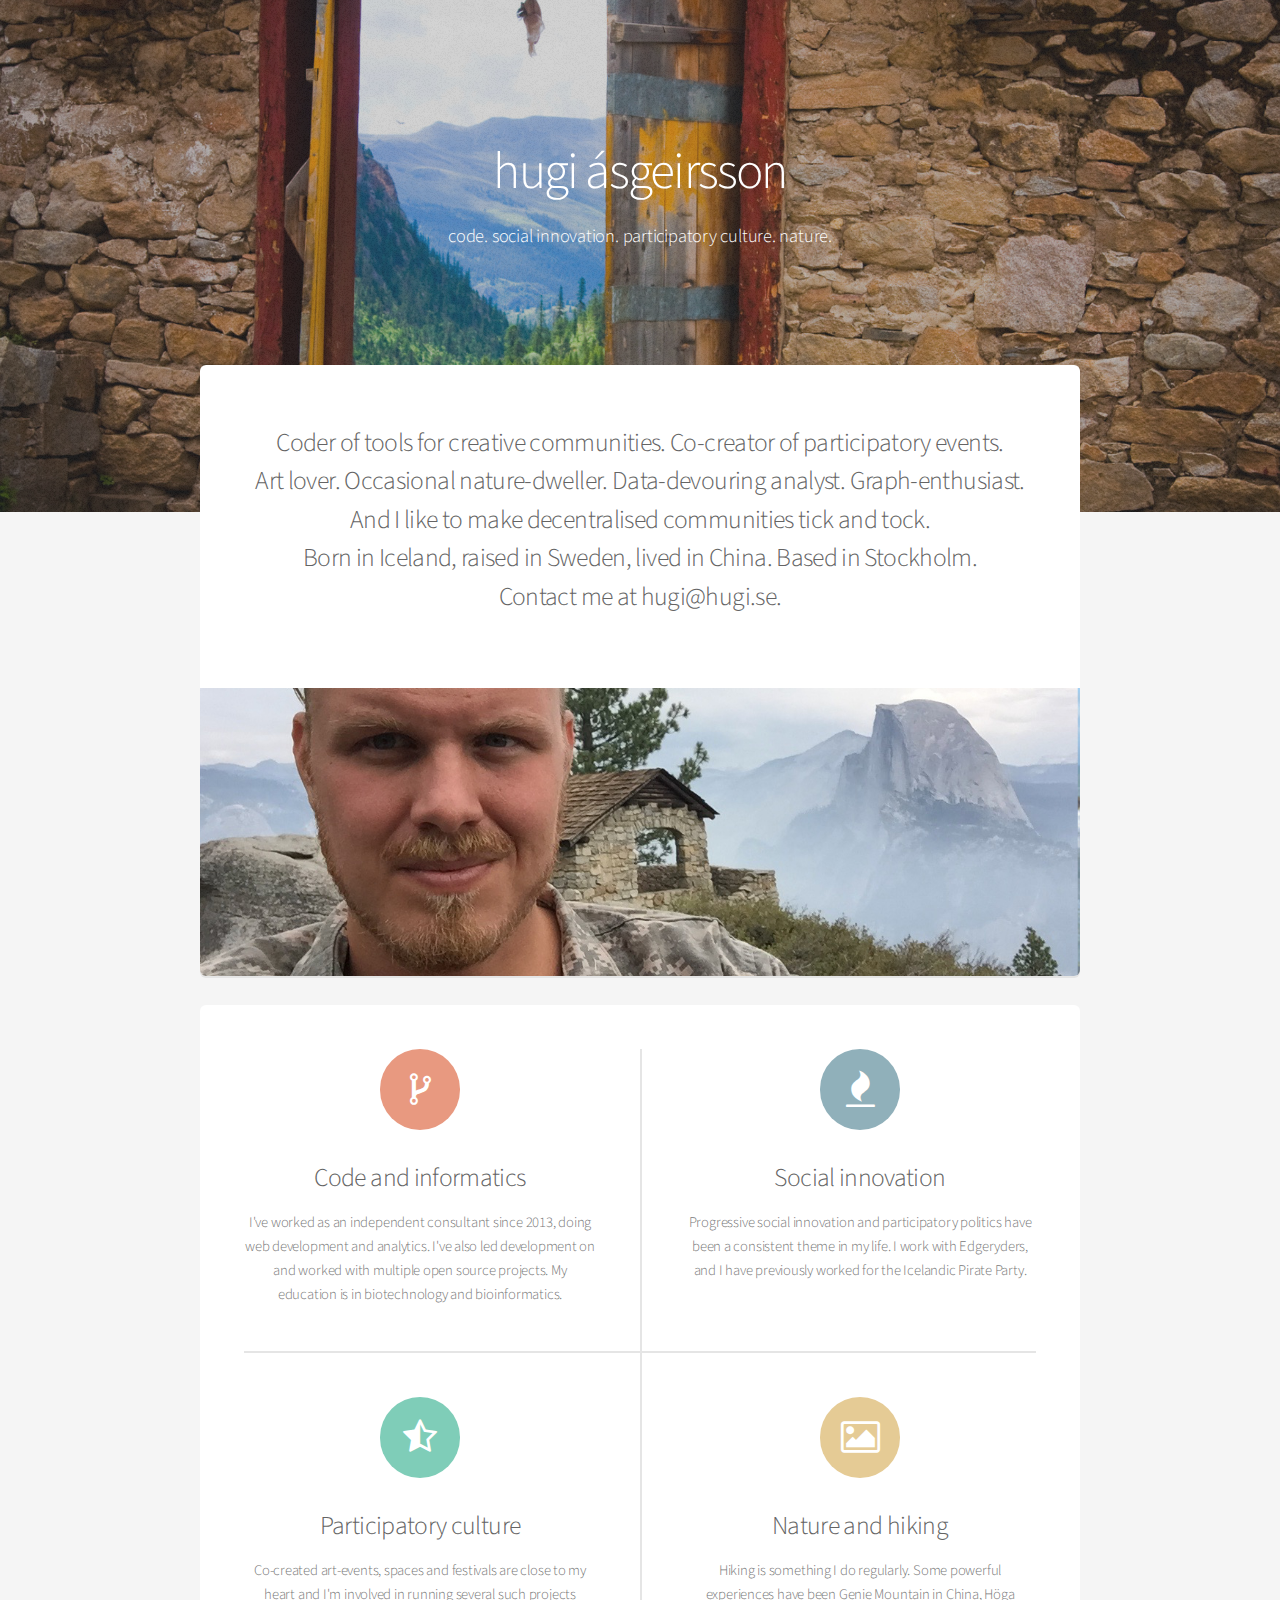
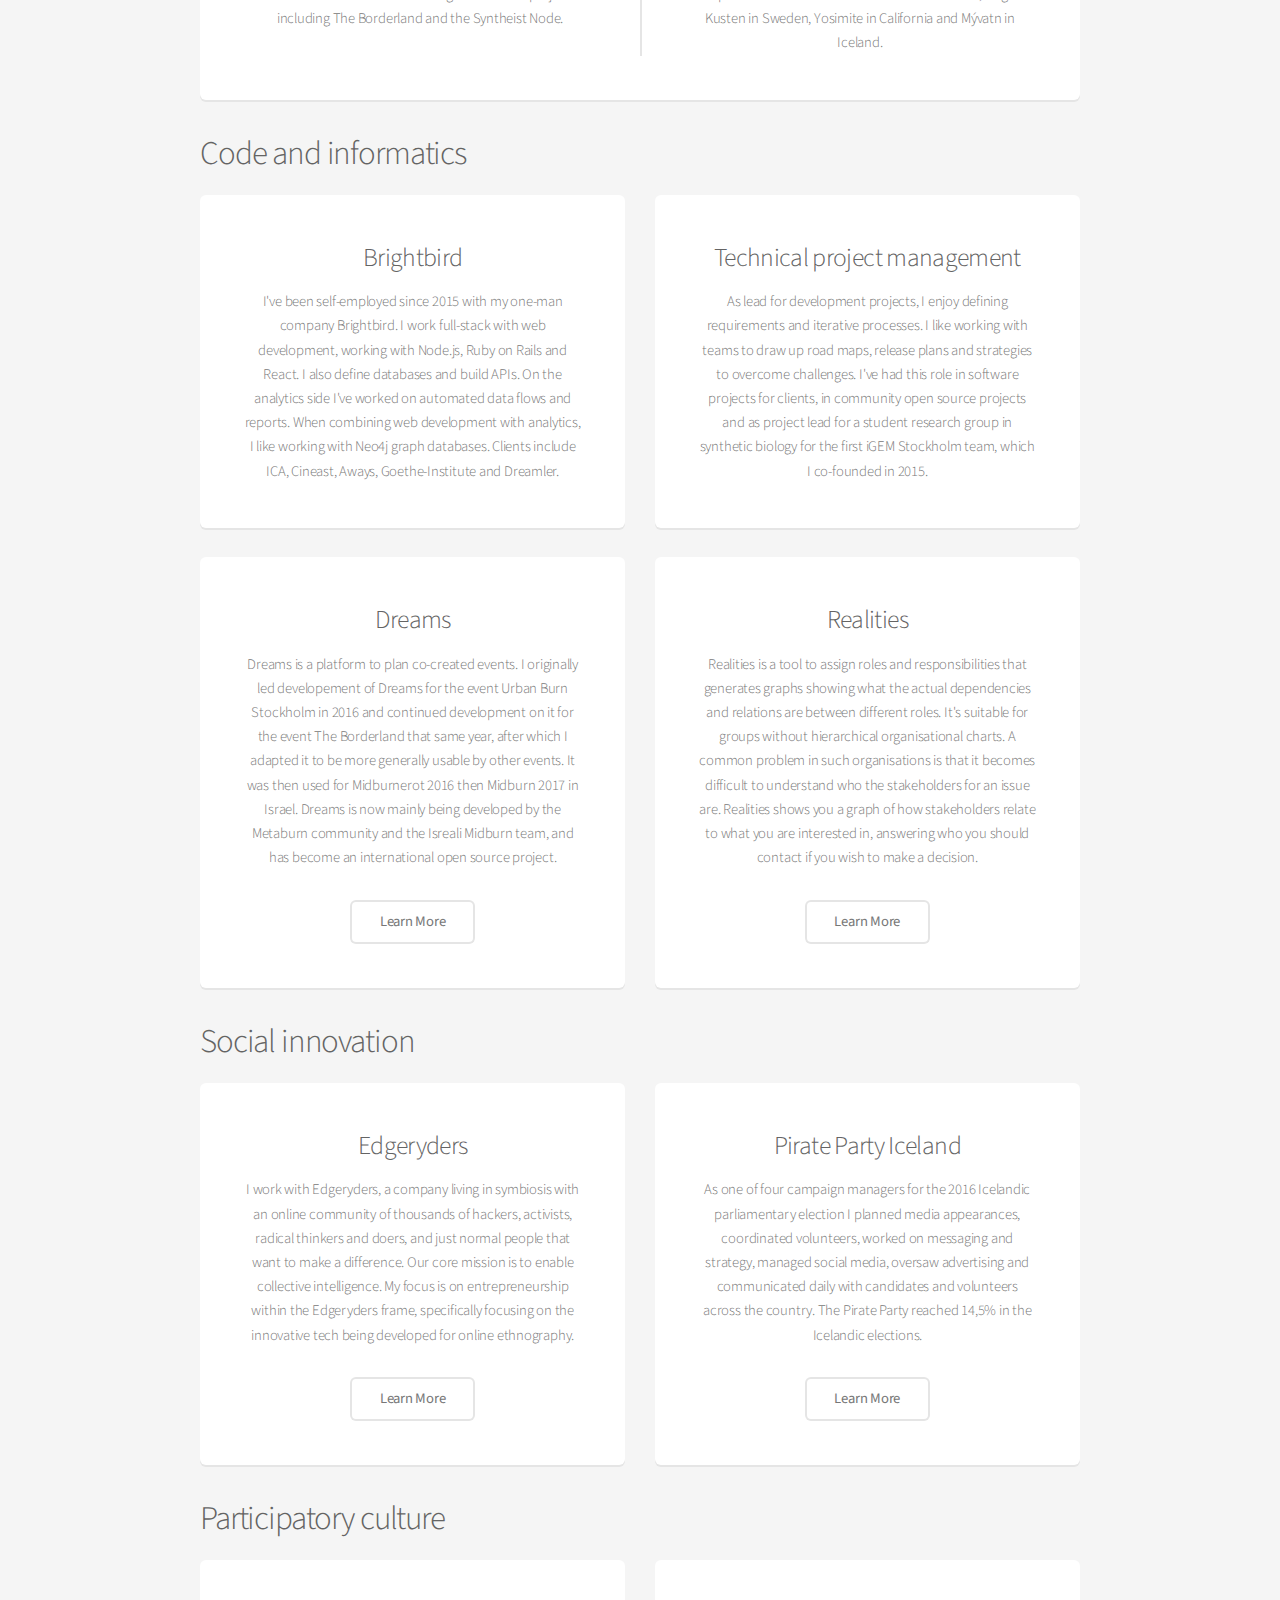
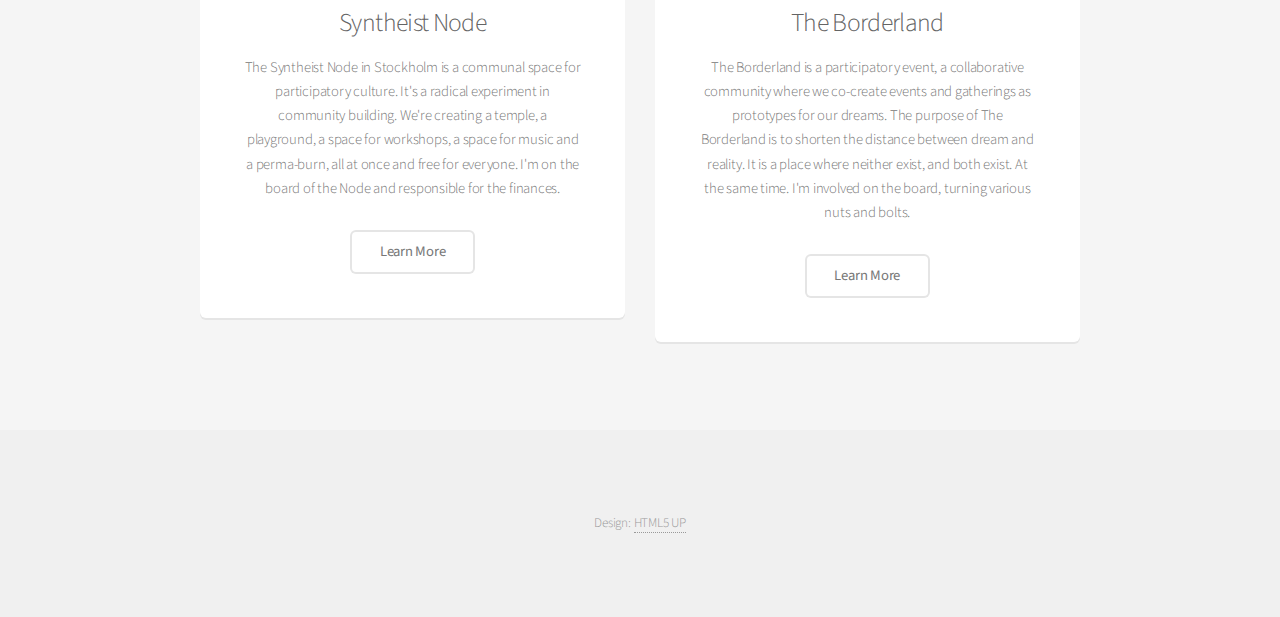
==== commit 7df6e139: "Update index.html" ====
--- a/index.html
+++ b/index.html
@@ -37,7 +37,7 @@
 							<section>
 								<span class="icon major fa-code-fork accent2"></span>
 								<h3>Code and informatics</h3>
-								<p>I've worked as an independent consultant since 2013, doing web development and analytics. I've also led development on and worked with multiple open source projects. <br>My education is in biotechnology and bioinformatics.</p>
+								<p>I've worked as an independent consultant since 2013, doing web development and analytics. I've also led development on and worked with multiple open source projects. My education is in biotechnology and bioinformatics.</p>
 							</section>
 							<section>
 								<span class="icon major fa-fire accent4"></span>
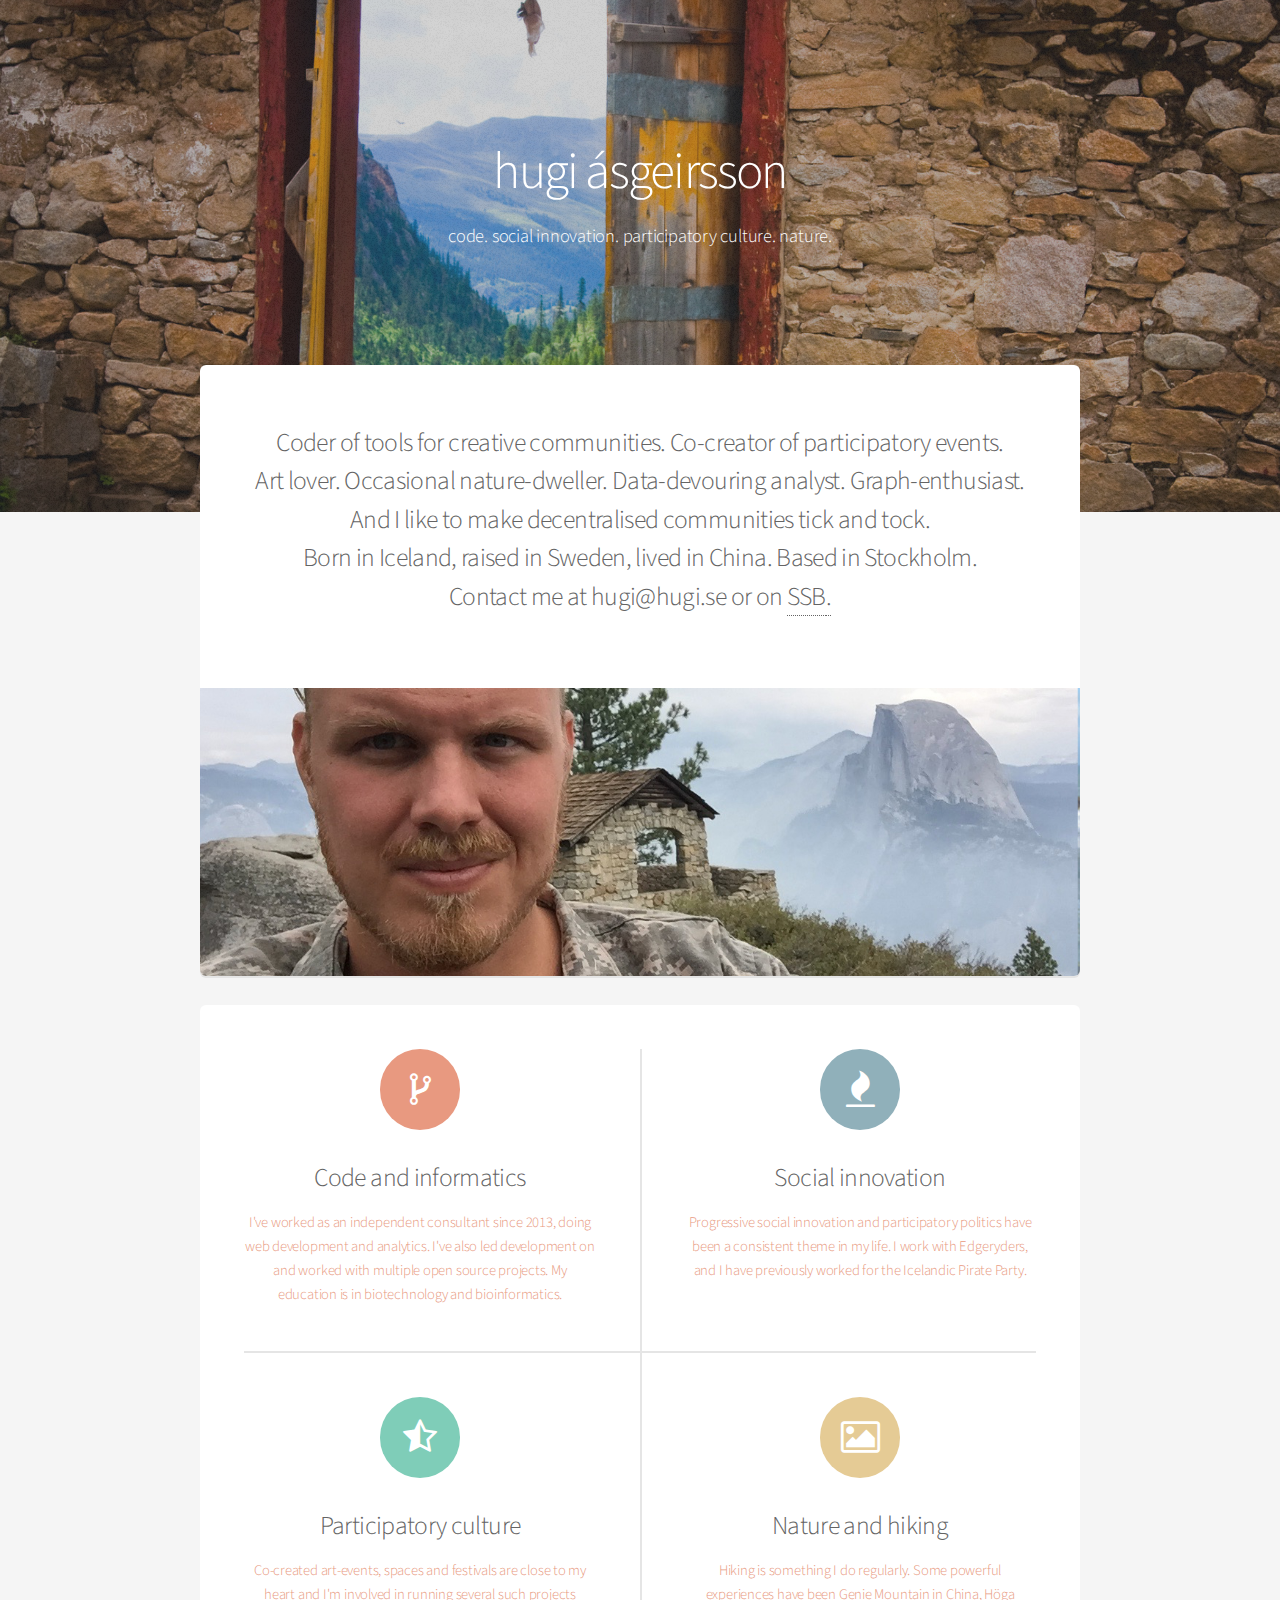
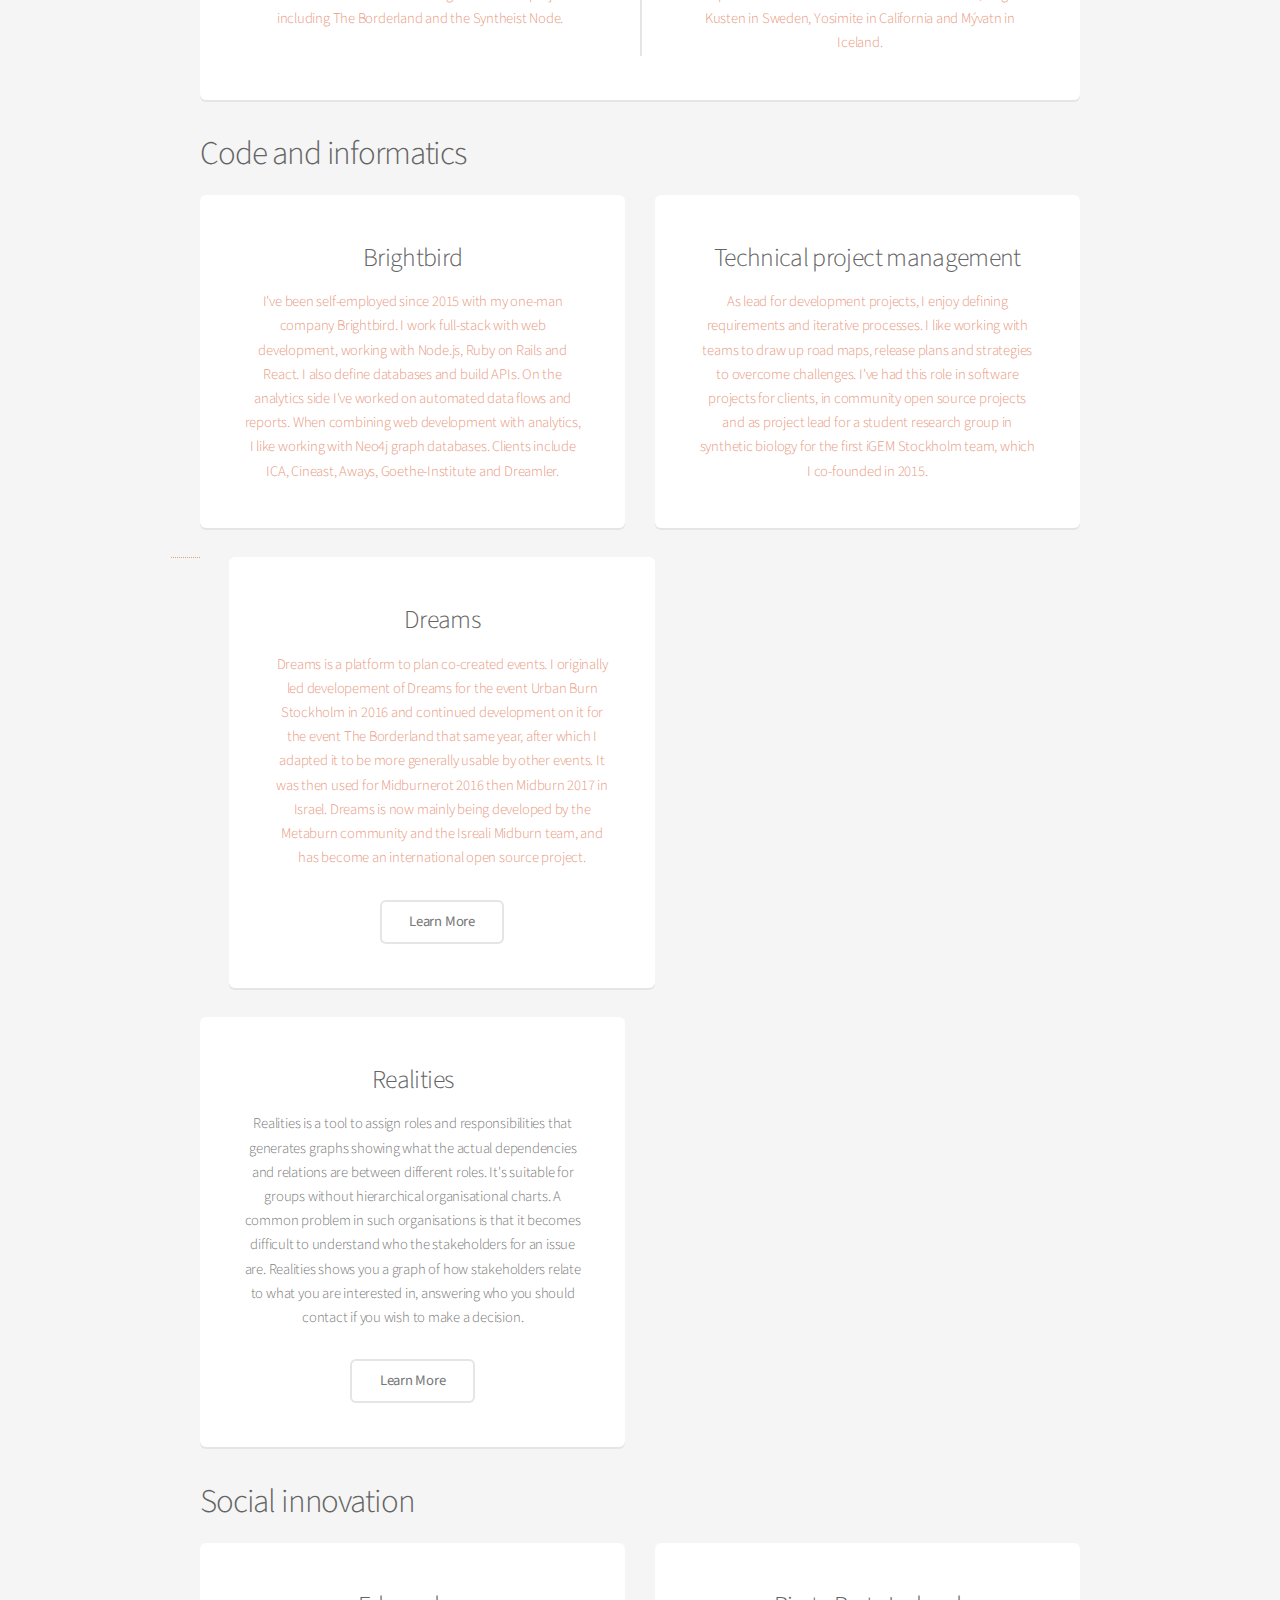
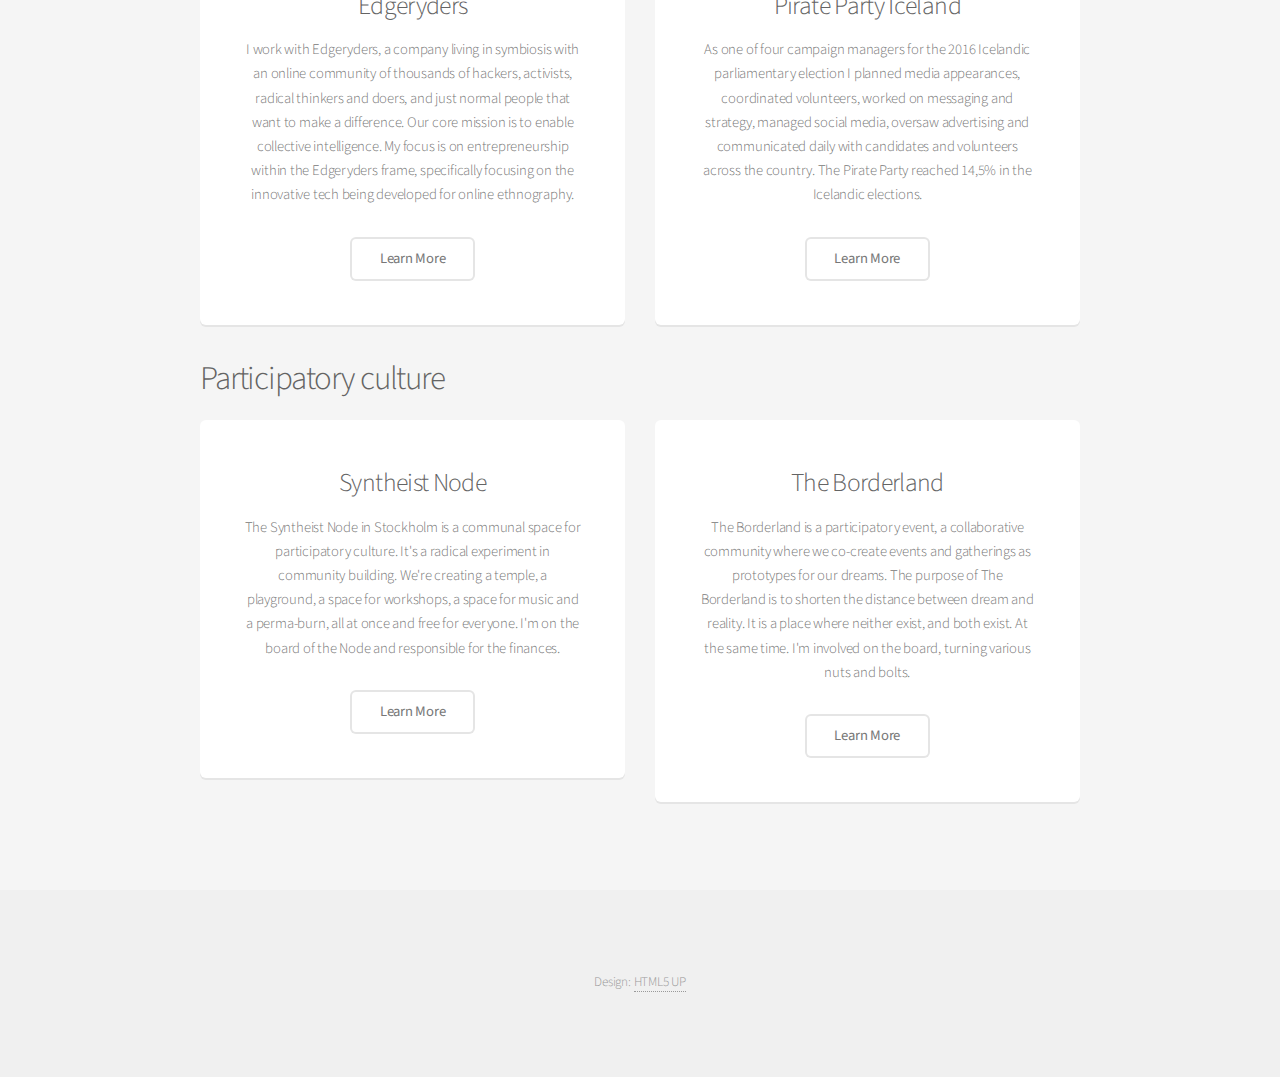
==== commit c73b189f: "add ssb page" ====
--- a/index.html
+++ b/index.html
@@ -27,7 +27,7 @@
 
 					<section class="box special">
 						<header class="major">
-							<h3>Coder of tools for creative communities. Co-creator of participatory events.<br> Art lover. Occasional nature-dweller. Data-devouring analyst.  Graph-enthusiast. <br>And I like to make decentralised communities tick and tock. <br>Born in Iceland, raised in Sweden, lived in China. Based in Stockholm. <br> Contact me at hugi@hugi.se.</h3>
+							<h3>Coder of tools for creative communities. Co-creator of participatory events.<br> Art lover. Occasional nature-dweller. Data-devouring analyst.  Graph-enthusiast. <br>And I like to make decentralised communities tick and tock. <br>Born in Iceland, raised in Sweden, lived in China. Based in Stockholm. <br> Contact me at hugi@hugi.se or on <a href=http://hugi.se/ssb">SSB<a>.</h3>
 						</header>
 						<span class="image featured"><img src="images/pic01.jpg" alt="" /></span>
 					</section>
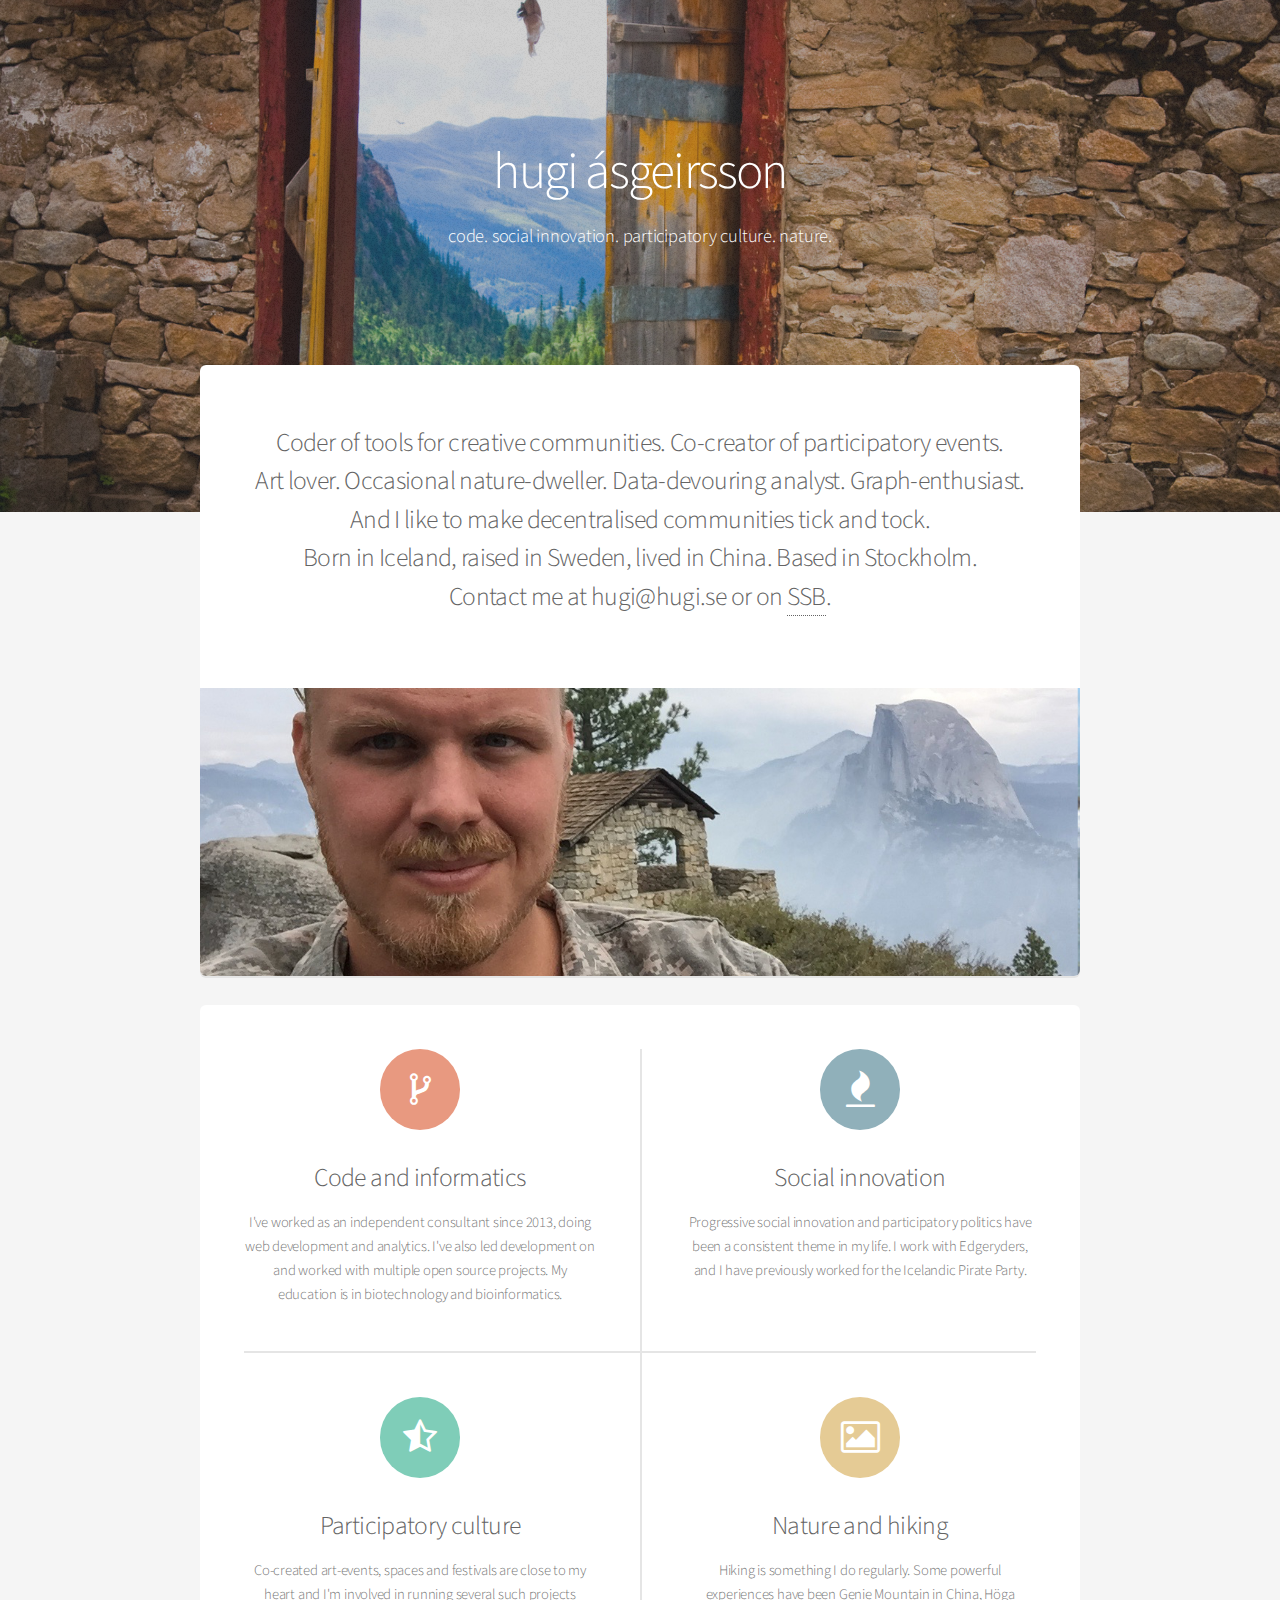
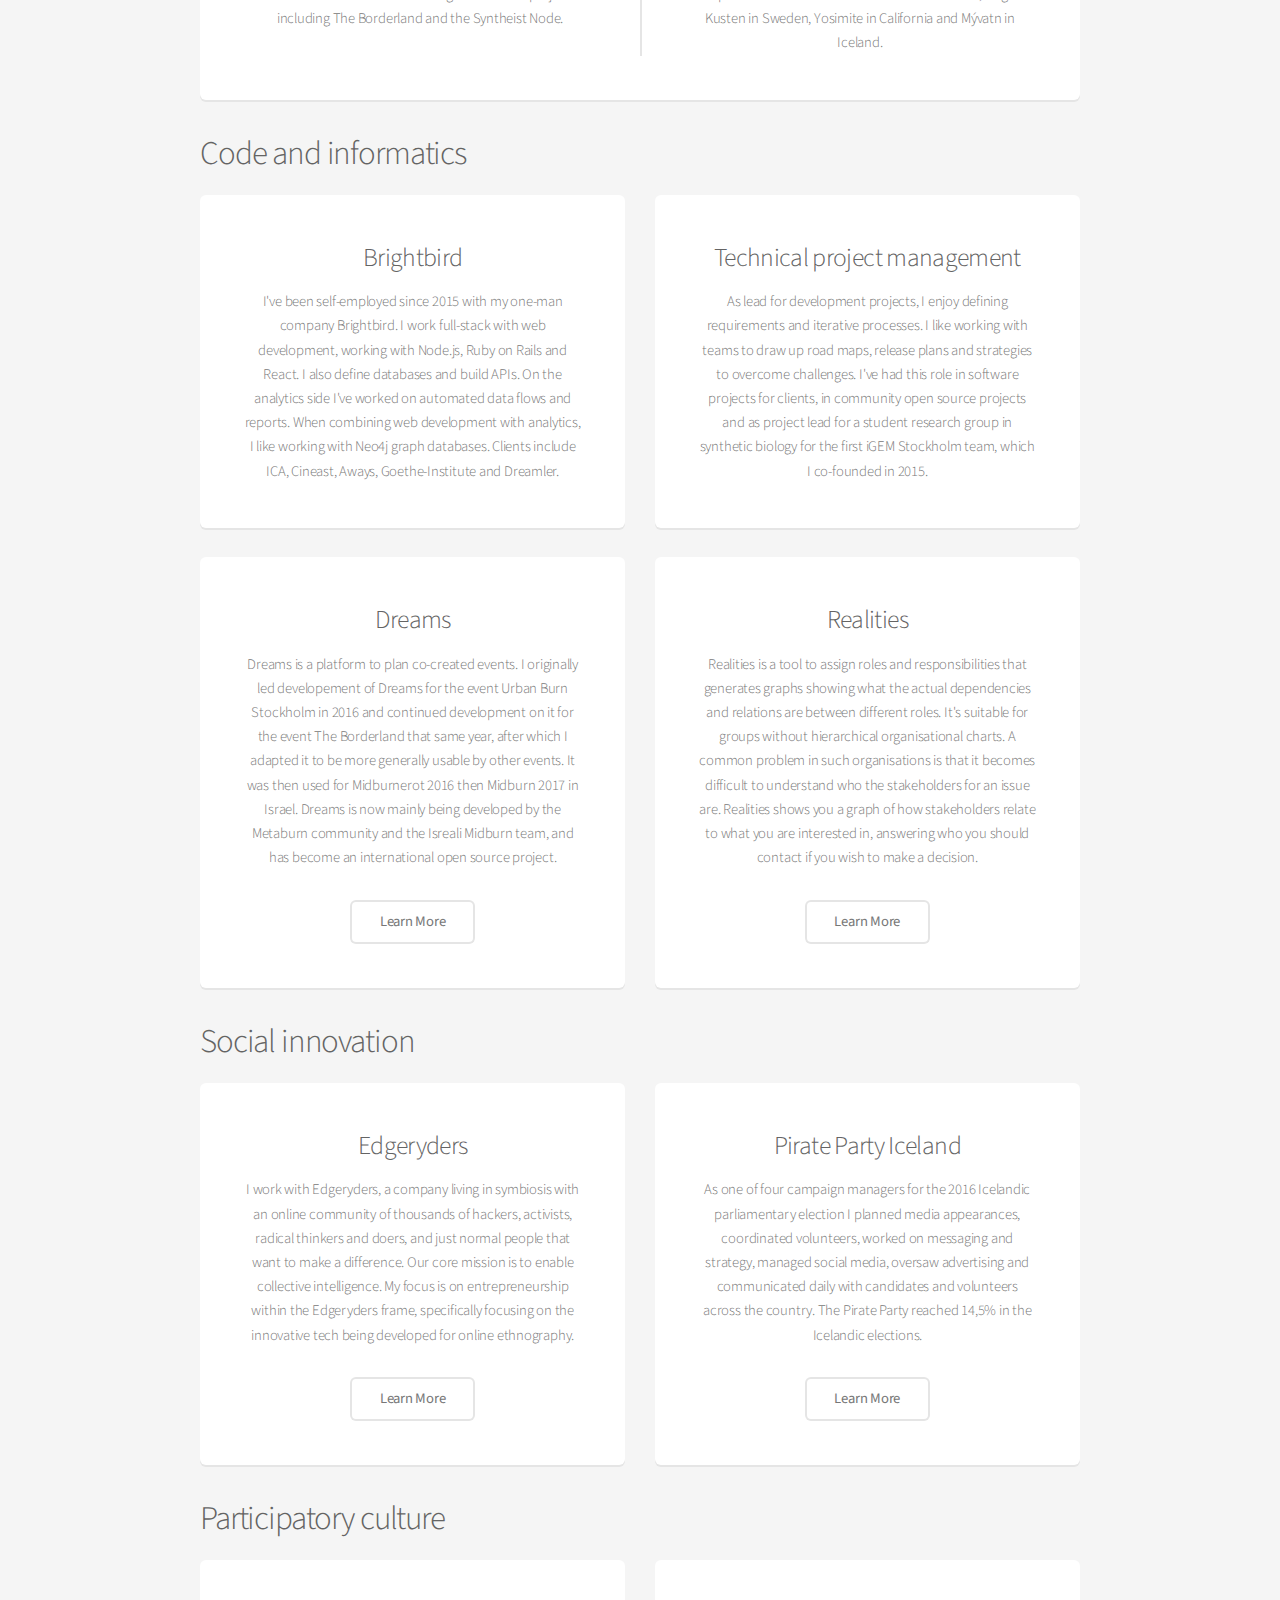
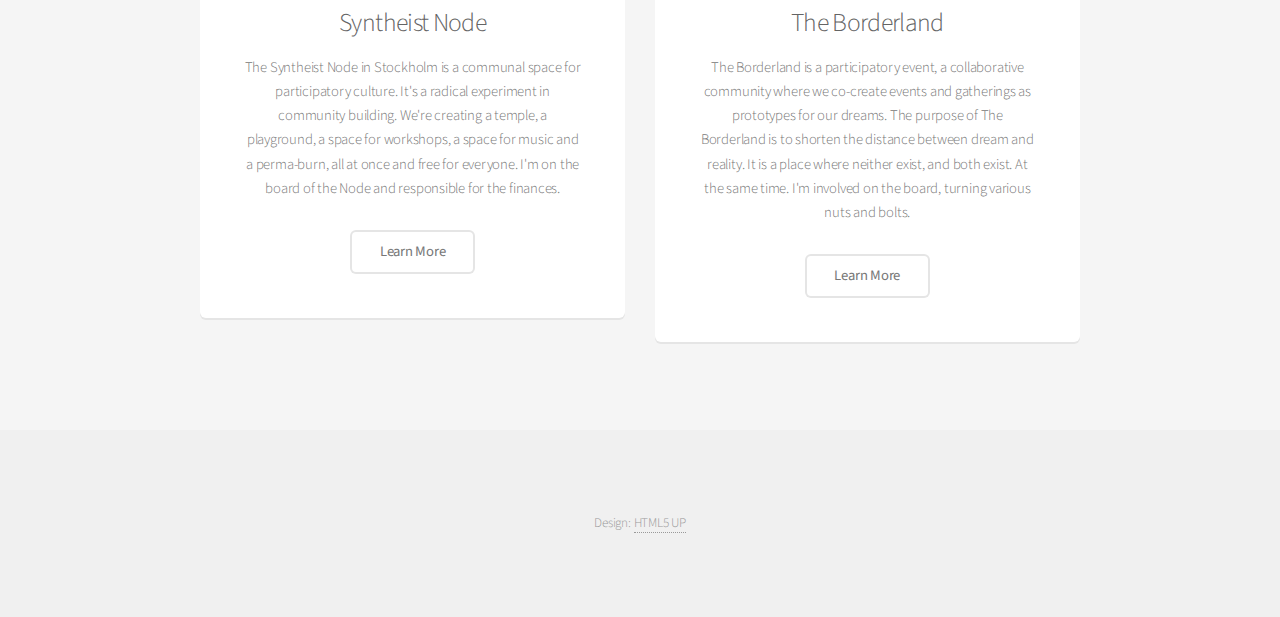
==== commit 1d4b5bcb: "fixed bug" ====
--- a/index.html
+++ b/index.html
@@ -27,7 +27,7 @@
 
 					<section class="box special">
 						<header class="major">
-							<h3>Coder of tools for creative communities. Co-creator of participatory events.<br> Art lover. Occasional nature-dweller. Data-devouring analyst.  Graph-enthusiast. <br>And I like to make decentralised communities tick and tock. <br>Born in Iceland, raised in Sweden, lived in China. Based in Stockholm. <br> Contact me at hugi@hugi.se or on <a href=http://hugi.se/ssb">SSB<a>.</h3>
+							<h3>Coder of tools for creative communities. Co-creator of participatory events.<br> Art lover. Occasional nature-dweller. Data-devouring analyst.  Graph-enthusiast. <br>And I like to make decentralised communities tick and tock. <br>Born in Iceland, raised in Sweden, lived in China. Based in Stockholm. <br> Contact me at hugi@hugi.se or on <a href="http://hugi.se/ssb">SSB</a>.</h3>
 						</header>
 						<span class="image featured"><img src="images/pic01.jpg" alt="" /></span>
 					</section>
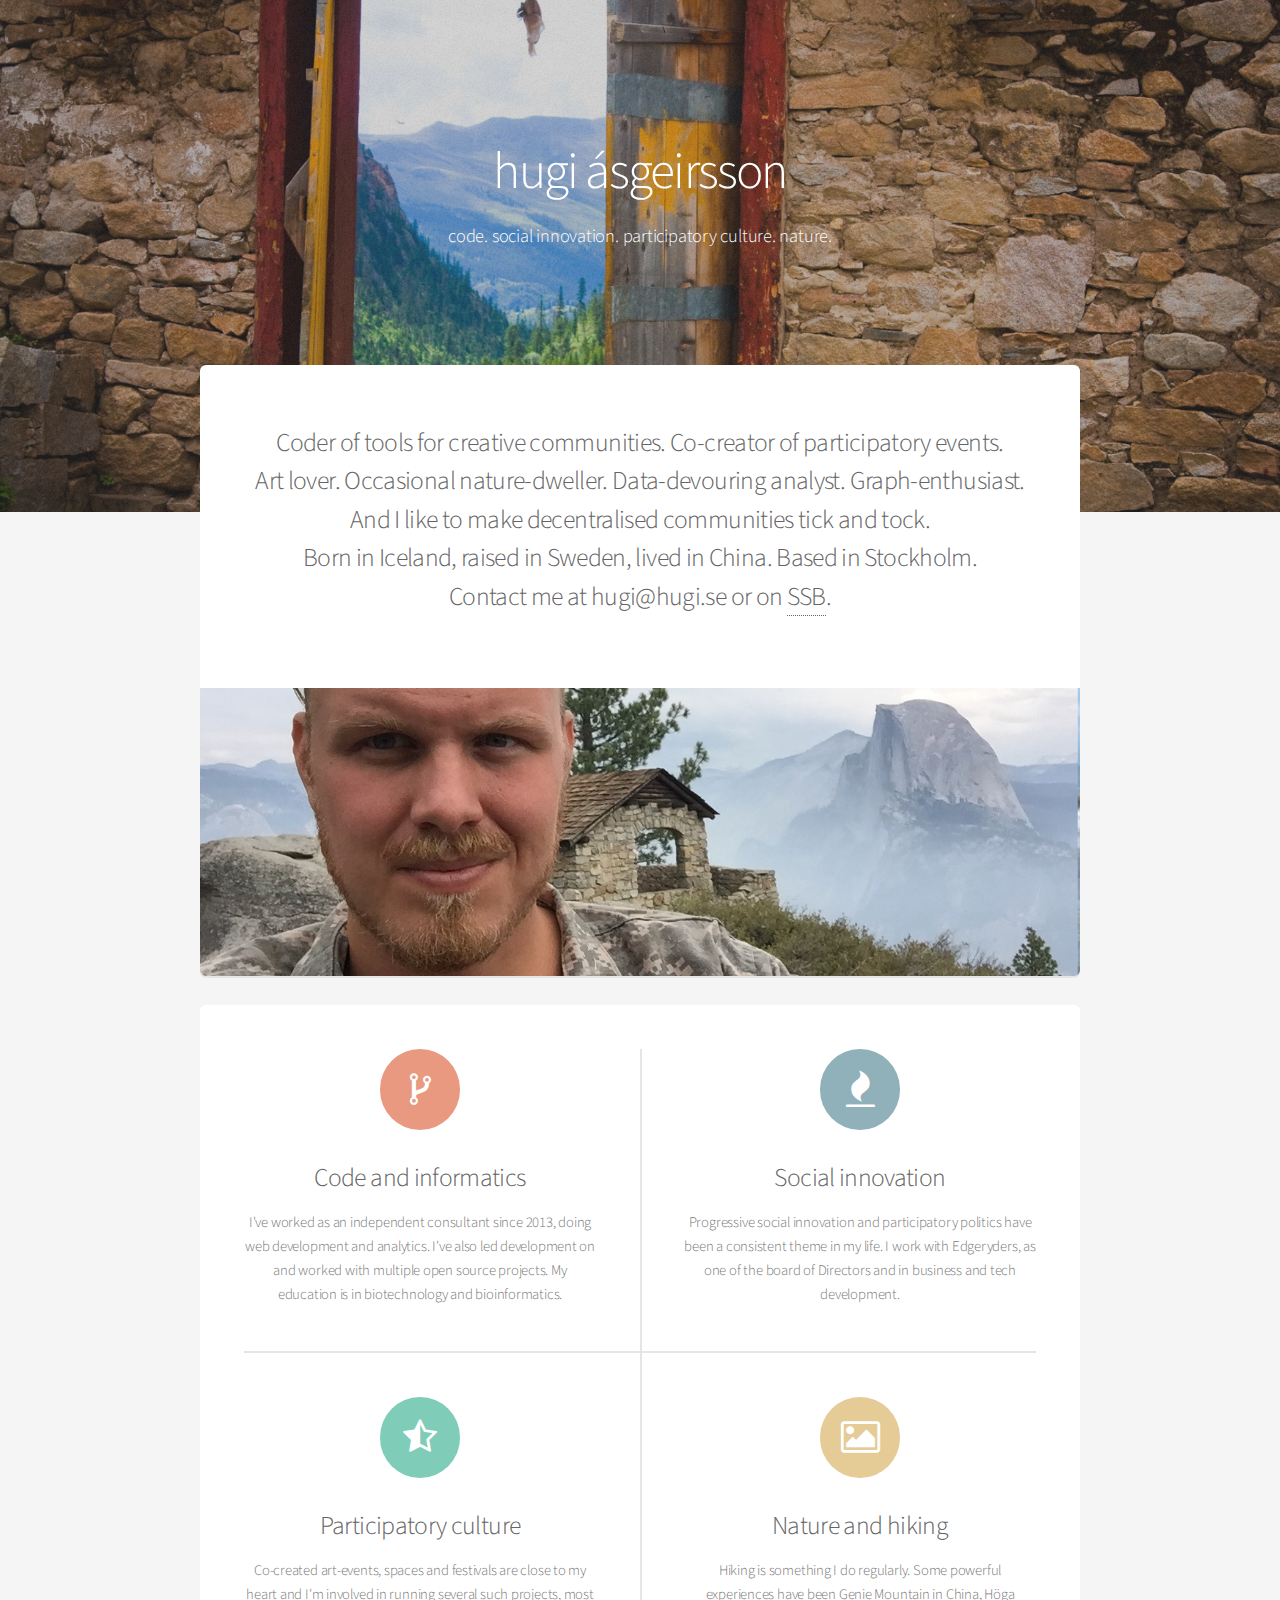
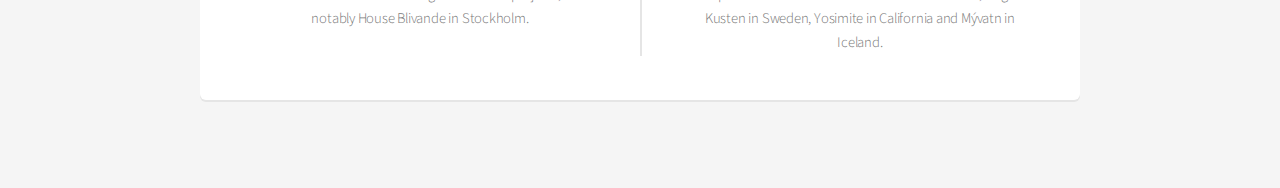
==== commit 8afab13e: "Update index.html" ====
--- a/index.html
+++ b/index.html
@@ -1,191 +1,62 @@
 <!DOCTYPE HTML>
 <!--
-	Alpha by HTML5 UP
-	html5up.net | @ajlkn
-	Free for personal and commercial use under the CCA 3.0 license (html5up.net/license)
+  Alpha by HTML5 UP
+  html5up.net | @ajlkn
+  Free for personal and commercial use under the CCA 3.0 license (html5up.net/license)
 -->
 <html>
-	<head>
-		<title>hugi ásgeirsson</title>
-		<meta charset="utf-8" />
-		<meta name="viewport" content="width=device-width, initial-scale=1" />
-		<!--[if lte IE 8]><script src="assets/js/ie/html5shiv.js"></script><![endif]-->
-		<link rel="stylesheet" href="assets/css/main.css" />
-		<!--[if lte IE 8]><link rel="stylesheet" href="assets/css/ie8.css" /><![endif]-->
-	</head>
-	<body class="landing">
-		<div id="page-wrapper">
+  <head>
+    <title>hugi ásgeirsson</title>
+    <meta charset="utf-8" />
+    <meta name="viewport" content="width=device-width, initial-scale=1" />
+    <!--[if lte IE 8]><script src="assets/js/ie/html5shiv.js"></script><![endif]-->
+    <link rel="stylesheet" href="assets/css/main.css" />
+    <!--[if lte IE 8]><link rel="stylesheet" href="assets/css/ie8.css" /><![endif]-->
+  </head>
+  <body class="landing">
+    <div id="page-wrapper">
 
-			<!-- Banner -->
-				<section id="banner">
-					<h2>hugi ásgeirsson</h2>
-					<p>code. social innovation. participatory culture. nature.</p>
-				</section>
+      <!-- Banner -->
+        <section id="banner">
+          <h2>hugi ásgeirsson</h2>
+          <p>code. social innovation. participatory culture. nature.</p>
+        </section>
 
-			<!-- Main -->
-				<section id="main" class="container">
+      <!-- Main -->
+        <section id="main" class="container">
 
-					<section class="box special">
-						<header class="major">
-							<h3>Coder of tools for creative communities. Co-creator of participatory events.<br> Art lover. Occasional nature-dweller. Data-devouring analyst.  Graph-enthusiast. <br>And I like to make decentralised communities tick and tock. <br>Born in Iceland, raised in Sweden, lived in China. Based in Stockholm. <br> Contact me at hugi@hugi.se or on <a href="http://hugi.se/ssb">SSB</a>.</h3>
-						</header>
-						<span class="image featured"><img src="images/pic01.jpg" alt="" /></span>
-					</section>
+          <section class="box special">
+            <header class="major">
+              <h3>Coder of tools for creative communities. Co-creator of participatory events.<br> Art lover. Occasional nature-dweller. Data-devouring analyst.  Graph-enthusiast. <br>And I like to make decentralised communities tick and tock. <br>Born in Iceland, raised in Sweden, lived in China. Based in Stockholm. <br> Contact me at hugi@hugi.se or on <a href="http://hugi.se/ssb">SSB</a>.</h3>
+            </header>
+            <span class="image featured"><img src="images/pic01.jpg" alt="" /></span>
+          </section>
 
-					<section class="box special features">
-						<div class="features-row">
-							<section>
-								<span class="icon major fa-code-fork accent2"></span>
-								<h3>Code and informatics</h3>
-								<p>I've worked as an independent consultant since 2013, doing web development and analytics. I've also led development on and worked with multiple open source projects. My education is in biotechnology and bioinformatics.</p>
-							</section>
-							<section>
-								<span class="icon major fa-fire accent4"></span>
-								<h3>Social innovation</h3>
-								<p>Progressive social innovation and participatory politics have been a consistent theme in my life. I work with Edgeryders, and I have previously worked for the Icelandic Pirate Party. </p>
-							</section>
-						</div>
-						<div class="features-row">
-							<section>
-								<span class="icon major fa-star-half-o accent3"></span>
-								<h3>Participatory culture</h3>
-								<p>Co-created art-events, spaces and festivals are close to my heart and I'm involved in running several such projects including The Borderland and the Syntheist Node.</p>
-							</section>
-							<section>
-								<span class="icon major fa-picture-o accent5"></span>
-								<h3>Nature and hiking</h3>
-								<p>Hiking is something I do regularly. Some powerful experiences have been Genie Mountain in China, Höga Kusten in Sweden, Yosimite in California and Mývatn in Iceland.</p>
-							</section>
-						</div>
-					</section>
-
-					<h2>Code and informatics</h2>
-
-					<div class="row">
-						<div class="6u 12u(narrower)">
-
-							<section class="box special">
-								<span class="image featured"><img src="images/husavik.jpg" alt="" /></span>
-								<h3>Brightbird</h3>
-								<p>I've been self-employed since 2015 with my one-man company Brightbird. I work full-stack with web development, working with Node.js, Ruby on Rails and React. I also define databases and build APIs. On the analytics side I've worked on automated data flows and reports. When combining web development with analytics, I like working with Neo4j graph databases. Clients include ICA, Cineast, Aways, Goethe-Institute and Dreamler.</p>
-							</section>
-
-						</div>
-						<div class="6u 12u(narrower)">
-
-							<section class="box special">
-								<span class="image featured"><img src="images/Practices.jpg" alt="" /></span>
-								<h3>Technical project management</h3>
-								<p>As lead for development projects, I enjoy defining requirements and iterative processes. I like working with teams to draw up road maps, release plans and strategies to overcome challenges. I've had this role in software projects for clients, in community open source projects and as project lead for a student research group in synthetic biology for the first iGEM Stockholm team, which I co-founded in 2015.</p>
-							</section>
-
-						</div>
-					</div>
-
-					<div class="row">
-						<div class="6u 12u(narrower)">
-
-							<section class="box special">
-								<span class="image featured"><img src="images/dreams.png" alt="" /></span>
-								<h3>Dreams</h3>
-								<p>Dreams is a platform to plan co-created events. I originally led developement of Dreams for the event Urban Burn Stockholm in 2016 and continued development on it for the event The Borderland that same year, after which I adapted it to be more generally usable by other events. It was then used for Midburnerot 2016 then Midburn 2017 in Israel. Dreams is now mainly being developed by the Metaburn community and the Isreali Midburn team, and has become an international open source project.</p>
-								<ul class="actions">
-									<li><a href="https://github.com/Metaburn/dreams" class="button alt" target="_blank">Learn More</a></li>
-								</ul>
-							</section>
-
-						</div>
-						<div class="6u 12u(narrower)">
-
-							<section class="box special">
-								<span class="image featured"><img src="images/realities.png" alt="" /></span>
-								<h3>Realities</h3>
-								<p>Realities is a tool to assign roles and responsibilities that generates graphs showing what the actual dependencies and relations are between different roles. It's suitable for groups without hierarchical organisational charts. A common problem in such organisations is that it becomes  difficult to understand who the stakeholders for an issue are. Realities shows you a graph of how stakeholders relate to what you are interested in, answering who you should contact if you wish to make a decision.</p>
-								<ul class="actions">
-									<li><a href="https://github.com/theborderland/realities" class="button alt" target="_blank">Learn More</a></li>
-								</ul>
-							</section>
-
-						</div>
-					</div>
-
-						<h2>Social innovation</h2>
-
-					<div class="row">
-						<div class="6u 12u(narrower)">
-
-							<section class="box special">
-								<span class="image featured"><img src="images/edgeryders.jpg" alt="" /></span>
-								<h3>Edgeryders</h3>
-								<p>I work with Edgeryders, a company living in symbiosis with an online community of thousands of hackers, activists, radical thinkers and doers, and just normal people that want to make a difference. Our core mission is to enable collective intelligence. My focus is on entrepreneurship within the Edgeryders frame, specifically focusing on the innovative tech being developed for online ethnography.</p>
-								<ul class="actions">
-									<li><a href="https://edgeryders.eu/t/open-and-data-driven/37" class="button alt" target="_blank">Learn More</a></li>
-								</ul>
-							</section>
-
-						</div>
-						<div class="6u 12u(narrower)">
-
-							<section class="box special">
-								<span class="image featured"><img src="images/piratar.jpg" alt="" /></span>
-								<h3>Pirate Party Iceland</h3>
-								<p>As one of four campaign managers for the 2016 Icelandic parliamentary election I planned media appearances, coordinated volunteers, worked on messaging and strategy, managed social media, oversaw advertising and communicated daily with candidates and volunteers across the country. The Pirate Party reached 14,5% in the Icelandic elections.</p>
-								<ul class="actions">
-									<li><a href="https://piratar.is/english/" class="button alt" target="_blank">Learn More</a></li>
-								</ul>
-							</section>
-
-						</div>
-					</div>
-
-					<h2>Participatory culture</h2>
-
-					<div class="row">
-						<div class="6u 12u(narrower)">
-
-							<section class="box special">
-								<span class="image featured"><img src="images/noden.jpg" alt="" /></span>
-								<h3>Syntheist Node</h3>
-								<p>The Syntheist Node in Stockholm is a communal space for participatory culture. It's a radical experiment in community building. We're creating a temple, a playground, a space for workshops, a space for music and a perma-burn, all at once and free for everyone. I'm on the board of the Node and responsible for the finances.</p>
-								<ul class="actions">
-									<li><a href="https://www.noden.community/" class="button alt" target="_blank">Learn More</a></li>
-								</ul>
-							</section>
-
-						</div>
-						<div class="6u 12u(narrower)">
-
-							<section class="box special">
-								<span class="image featured"><img src="images/borderland.jpg" alt="" /></span>
-								<h3>The Borderland</h3>
-								<p>The Borderland is a participatory event, a collaborative community where we co-create events and gatherings as prototypes for our dreams. The purpose of The Borderland is to shorten the distance between dream and reality. It is a place where neither exist, and both exist. At the same time. I'm involved on the board, turning various nuts and bolts. </p>
-								<ul class="actions">
-									<li><a href="http://theborderland.se/" class="button alt" target="_blank">Learn More</a></li>
-								</ul>
-							</section>
-
-						</div>
-					</div>
-
-				</section>
-
-			<!-- Footer -->
-				<footer id="footer">
-					<ul class="copyright">
-						<li>Design: <a href="http://html5up.net">HTML5 UP</a></li>
-					</ul>
-				</footer>
-
-		</div>
-
-		<!-- Scripts -->
-			<script src="assets/js/jquery.min.js"></script>
-			<script src="assets/js/jquery.dropotron.min.js"></script>
-			<script src="assets/js/jquery.scrollgress.min.js"></script>
-			<script src="assets/js/skel.min.js"></script>
-			<script src="assets/js/util.js"></script>
-			<!--[if lte IE 8]><script src="assets/js/ie/respond.min.js"></script><![endif]-->
-			<script src="assets/js/main.js"></script>
-
-	</body>
+          <section class="box special features">
+            <div class="features-row">
+              <section>
+                <span class="icon major fa-code-fork accent2"></span>
+                <h3>Code and informatics</h3>
+                <p>I've worked as an independent consultant since 2013, doing web development and analytics. I've also led development on and worked with multiple open source projects. My education is in biotechnology and bioinformatics.</p>
+              </section>
+              <section>
+                <span class="icon major fa-fire accent4"></span>
+                <h3>Social innovation</h3>
+                <p>Progressive social innovation and participatory politics have been a consistent theme in my life. I work with Edgeryders, as one of the board of Directors and in business and tech development. </p>
+              </section>
+            </div>
+            <div class="features-row">
+              <section>
+                <span class="icon major fa-star-half-o accent3"></span>
+                <h3>Participatory culture</h3>
+                <p>Co-created art-events, spaces and festivals are close to my heart and I'm involved in running several such projects, most notably House Blivande in Stockholm.</p>
+              </section>
+              <section>
+                <span class="icon major fa-picture-o accent5"></span>
+                <h3>Nature and hiking</h3>
+                <p>Hiking is something I do regularly. Some powerful experiences have been Genie Mountain in China, Höga Kusten in Sweden, Yosimite in California and Mývatn in Iceland.</p>
+              </section>
+            </div>
+          </section>
+  </body>
 </html>
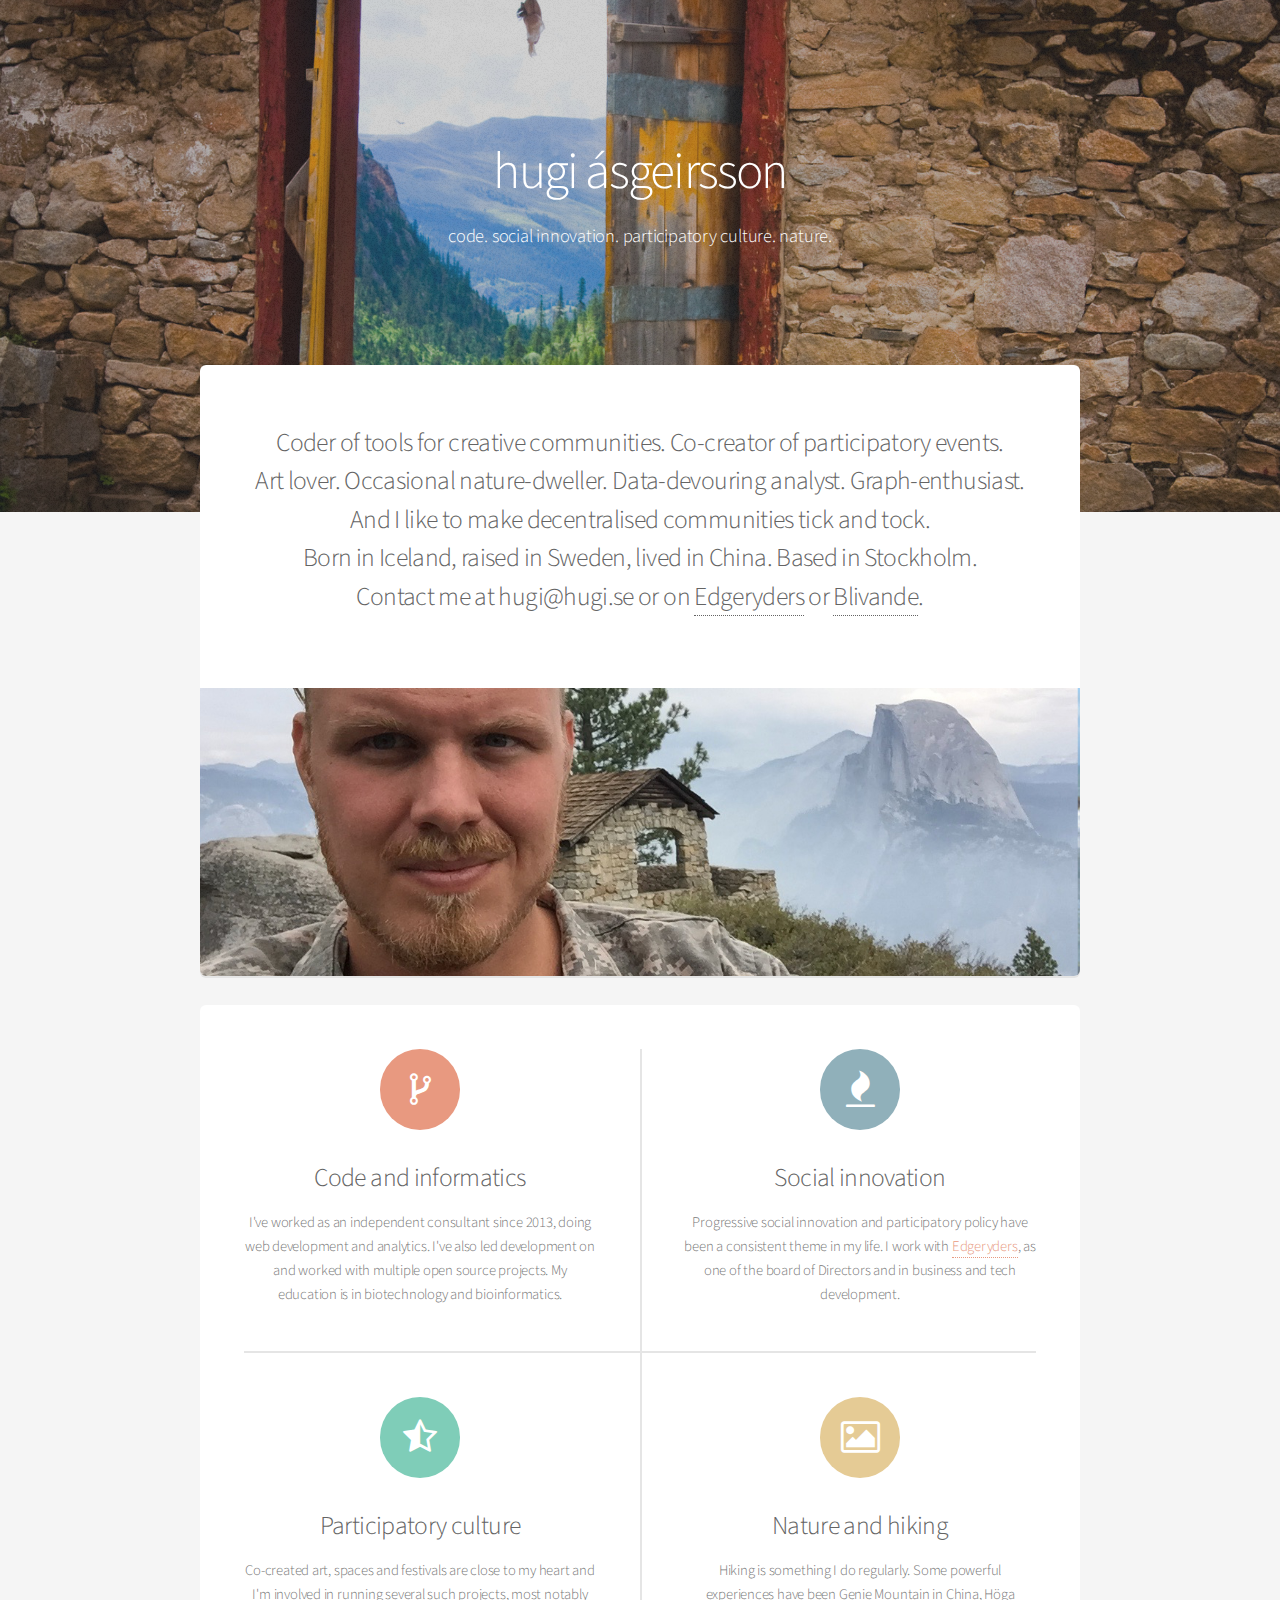
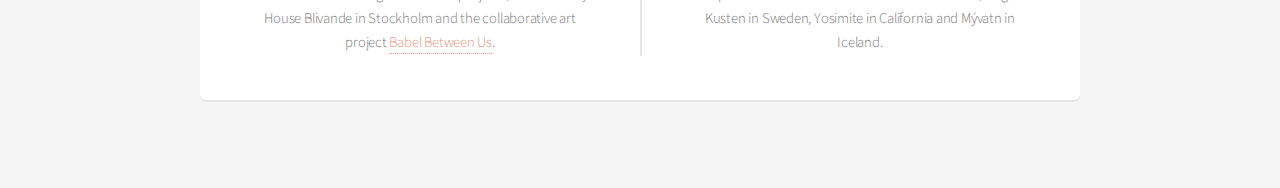
==== commit 51acd453: "Update index.html" ====
--- a/index.html
+++ b/index.html
@@ -27,7 +27,7 @@
 
           <section class="box special">
             <header class="major">
-              <h3>Coder of tools for creative communities. Co-creator of participatory events.<br> Art lover. Occasional nature-dweller. Data-devouring analyst.  Graph-enthusiast. <br>And I like to make decentralised communities tick and tock. <br>Born in Iceland, raised in Sweden, lived in China. Based in Stockholm. <br> Contact me at hugi@hugi.se or on <a href="http://hugi.se/ssb">SSB</a>.</h3>
+              <h3>Coder of tools for creative communities. Co-creator of participatory events.<br> Art lover. Occasional nature-dweller. Data-devouring analyst.  Graph-enthusiast. <br>And I like to make decentralised communities tick and tock. <br>Born in Iceland, raised in Sweden, lived in China. Based in Stockholm. <br> Contact me at hugi@hugi.se or on <a href="https://edgeryders.eu/u/hugi/summary">Edgeryders</a> or <a href="https://forum.blivande.com/">Blivande</a>.</h3>
             </header>
             <span class="image featured"><img src="images/pic01.jpg" alt="" /></span>
           </section>
@@ -42,14 +42,14 @@
               <section>
                 <span class="icon major fa-fire accent4"></span>
                 <h3>Social innovation</h3>
-                <p>Progressive social innovation and participatory politics have been a consistent theme in my life. I work with Edgeryders, as one of the board of Directors and in business and tech development. </p>
+                <p>Progressive social innovation and participatory policy have been a consistent theme in my life. I work with <a href="https://edgeryders.eu/t/our-company/6640">Edgeryders</a>, as one of the board of Directors and in business and tech development. </p>
               </section>
             </div>
             <div class="features-row">
               <section>
                 <span class="icon major fa-star-half-o accent3"></span>
                 <h3>Participatory culture</h3>
-                <p>Co-created art-events, spaces and festivals are close to my heart and I'm involved in running several such projects, most notably House Blivande in Stockholm.</p>
+                <p>Co-created art, spaces and festivals are close to my heart and I'm involved in running several such projects, most notably House Blivande in Stockholm and the collaborative art project <a href="https://www.babelbetween.us/">Babel Between Us</a>.</p>
               </section>
               <section>
                 <span class="icon major fa-picture-o accent5"></span>
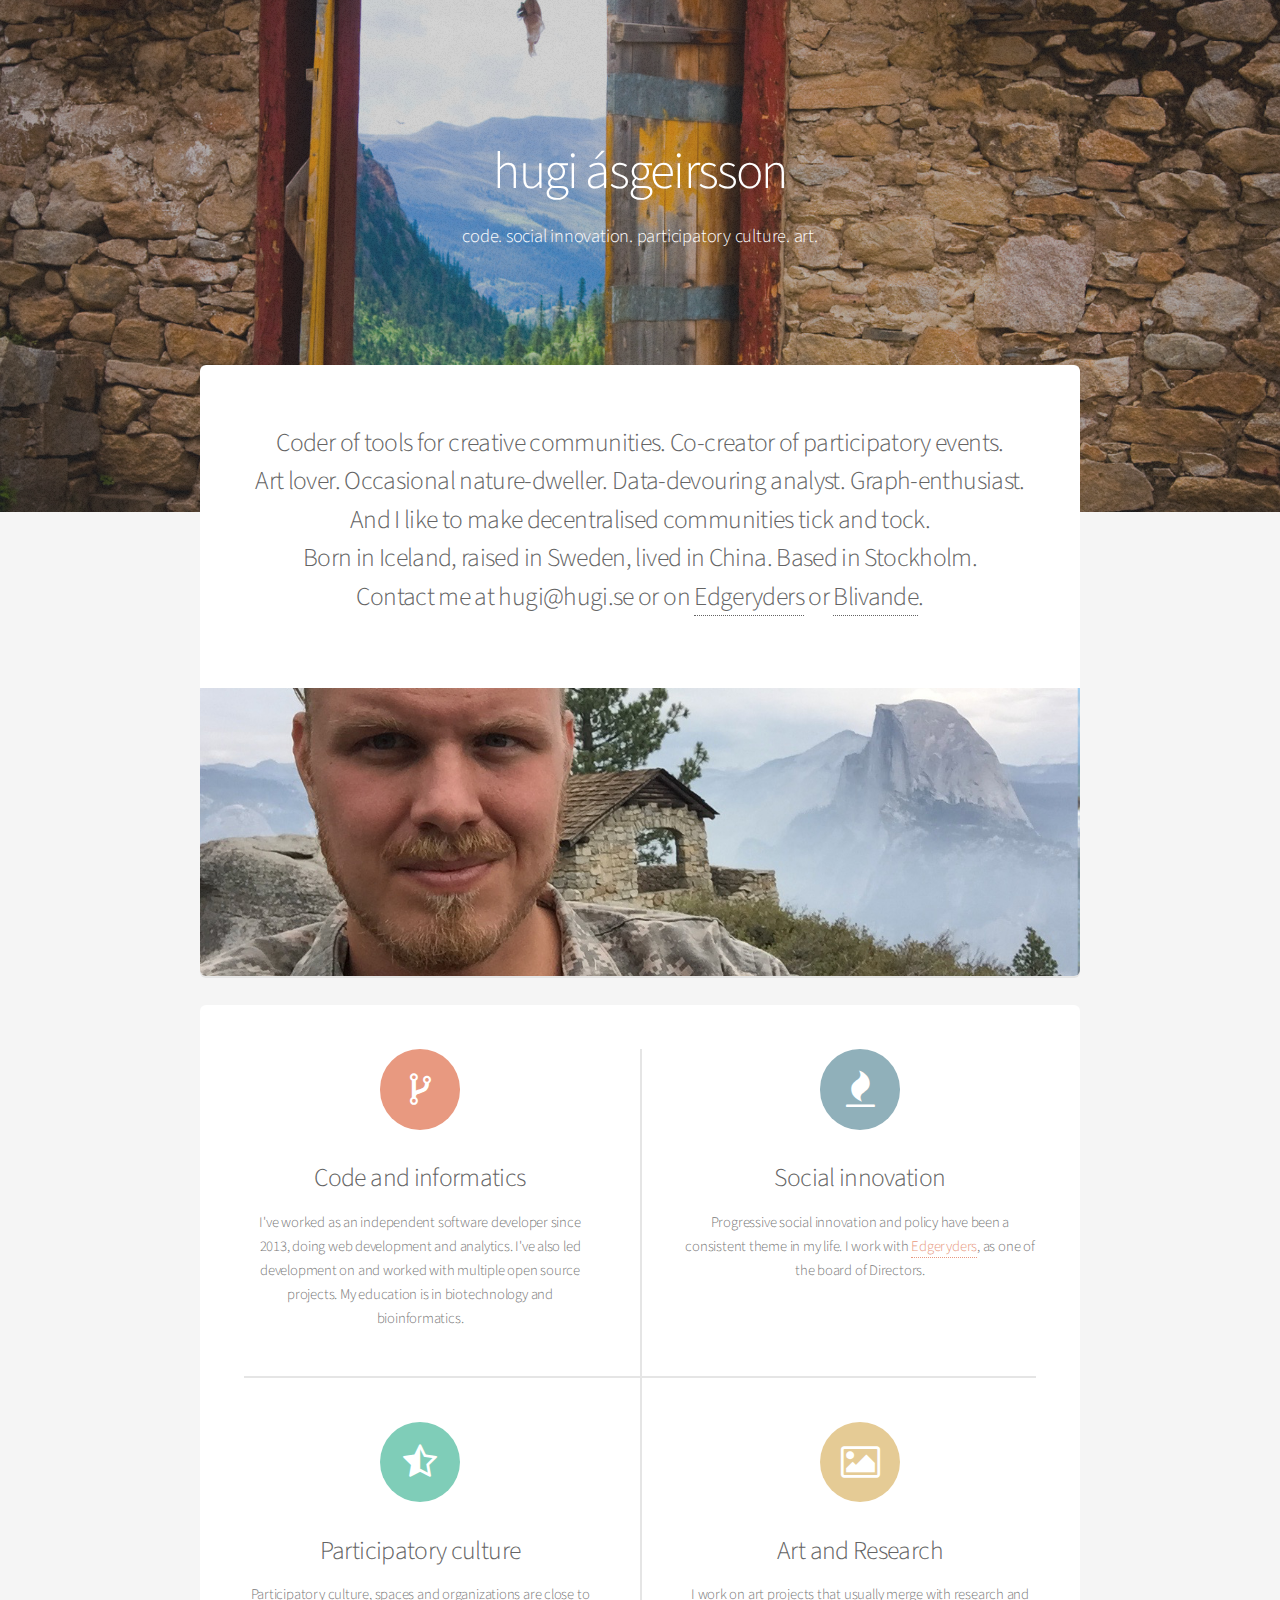
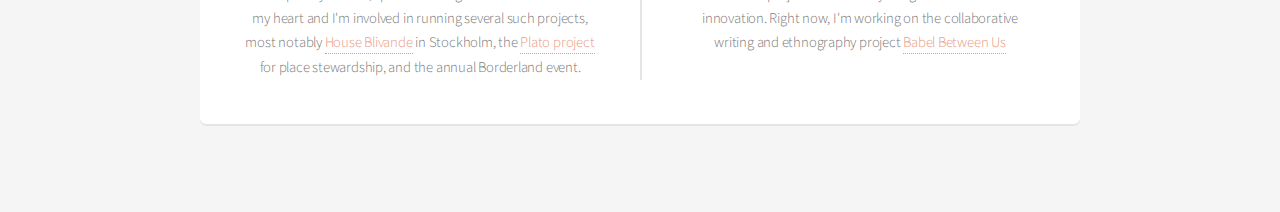
==== commit 6eafdd54: "Update index.html" ====
--- a/index.html
+++ b/index.html
@@ -19,7 +19,7 @@
       <!-- Banner -->
         <section id="banner">
           <h2>hugi ásgeirsson</h2>
-          <p>code. social innovation. participatory culture. nature.</p>
+          <p>code. social innovation. participatory culture. art.</p>
         </section>
 
       <!-- Main -->
@@ -37,24 +37,24 @@
               <section>
                 <span class="icon major fa-code-fork accent2"></span>
                 <h3>Code and informatics</h3>
-                <p>I've worked as an independent consultant since 2013, doing web development and analytics. I've also led development on and worked with multiple open source projects. My education is in biotechnology and bioinformatics.</p>
+                <p>I've worked as an independent software developer since 2013, doing web development and analytics. I've also led development on and worked with multiple open source projects. My education is in biotechnology and bioinformatics.</p>
               </section>
               <section>
                 <span class="icon major fa-fire accent4"></span>
                 <h3>Social innovation</h3>
-                <p>Progressive social innovation and participatory policy have been a consistent theme in my life. I work with <a href="https://edgeryders.eu/t/our-company/6640">Edgeryders</a>, as one of the board of Directors and in business and tech development. </p>
+                <p>Progressive social innovation and policy have been a consistent theme in my life. I work with <a href="https://edgeryders.eu/t/our-company/6640">Edgeryders</a>, as one of the board of Directors. </p>
               </section>
             </div>
             <div class="features-row">
               <section>
                 <span class="icon major fa-star-half-o accent3"></span>
                 <h3>Participatory culture</h3>
-                <p>Co-created art, spaces and festivals are close to my heart and I'm involved in running several such projects, most notably House Blivande in Stockholm and the collaborative art project <a href="https://www.babelbetween.us/">Babel Between Us</a>.</p>
+                <p>Participatory culture, spaces and organizations are close to my heart and I'm involved in running several such projects, most notably <a href="https://www.blivande.com/">House Blivande</a> in Stockholm, the <a href="https://forum.blivande.com/c/plato">Plato project</a> for place stewardship, and the annual Borderland event.</p>
               </section>
               <section>
                 <span class="icon major fa-picture-o accent5"></span>
-                <h3>Nature and hiking</h3>
-                <p>Hiking is something I do regularly. Some powerful experiences have been Genie Mountain in China, Höga Kusten in Sweden, Yosimite in California and Mývatn in Iceland.</p>
+                <h3>Art and Research</h3>
+                <p>I work on art projects that usually merge with research and innovation. Right now, I'm working on the collaborative writing and ethnography project <a href="https://www.babelbetween.us/">Babel Between Us</a></p>
               </section>
             </div>
           </section>
